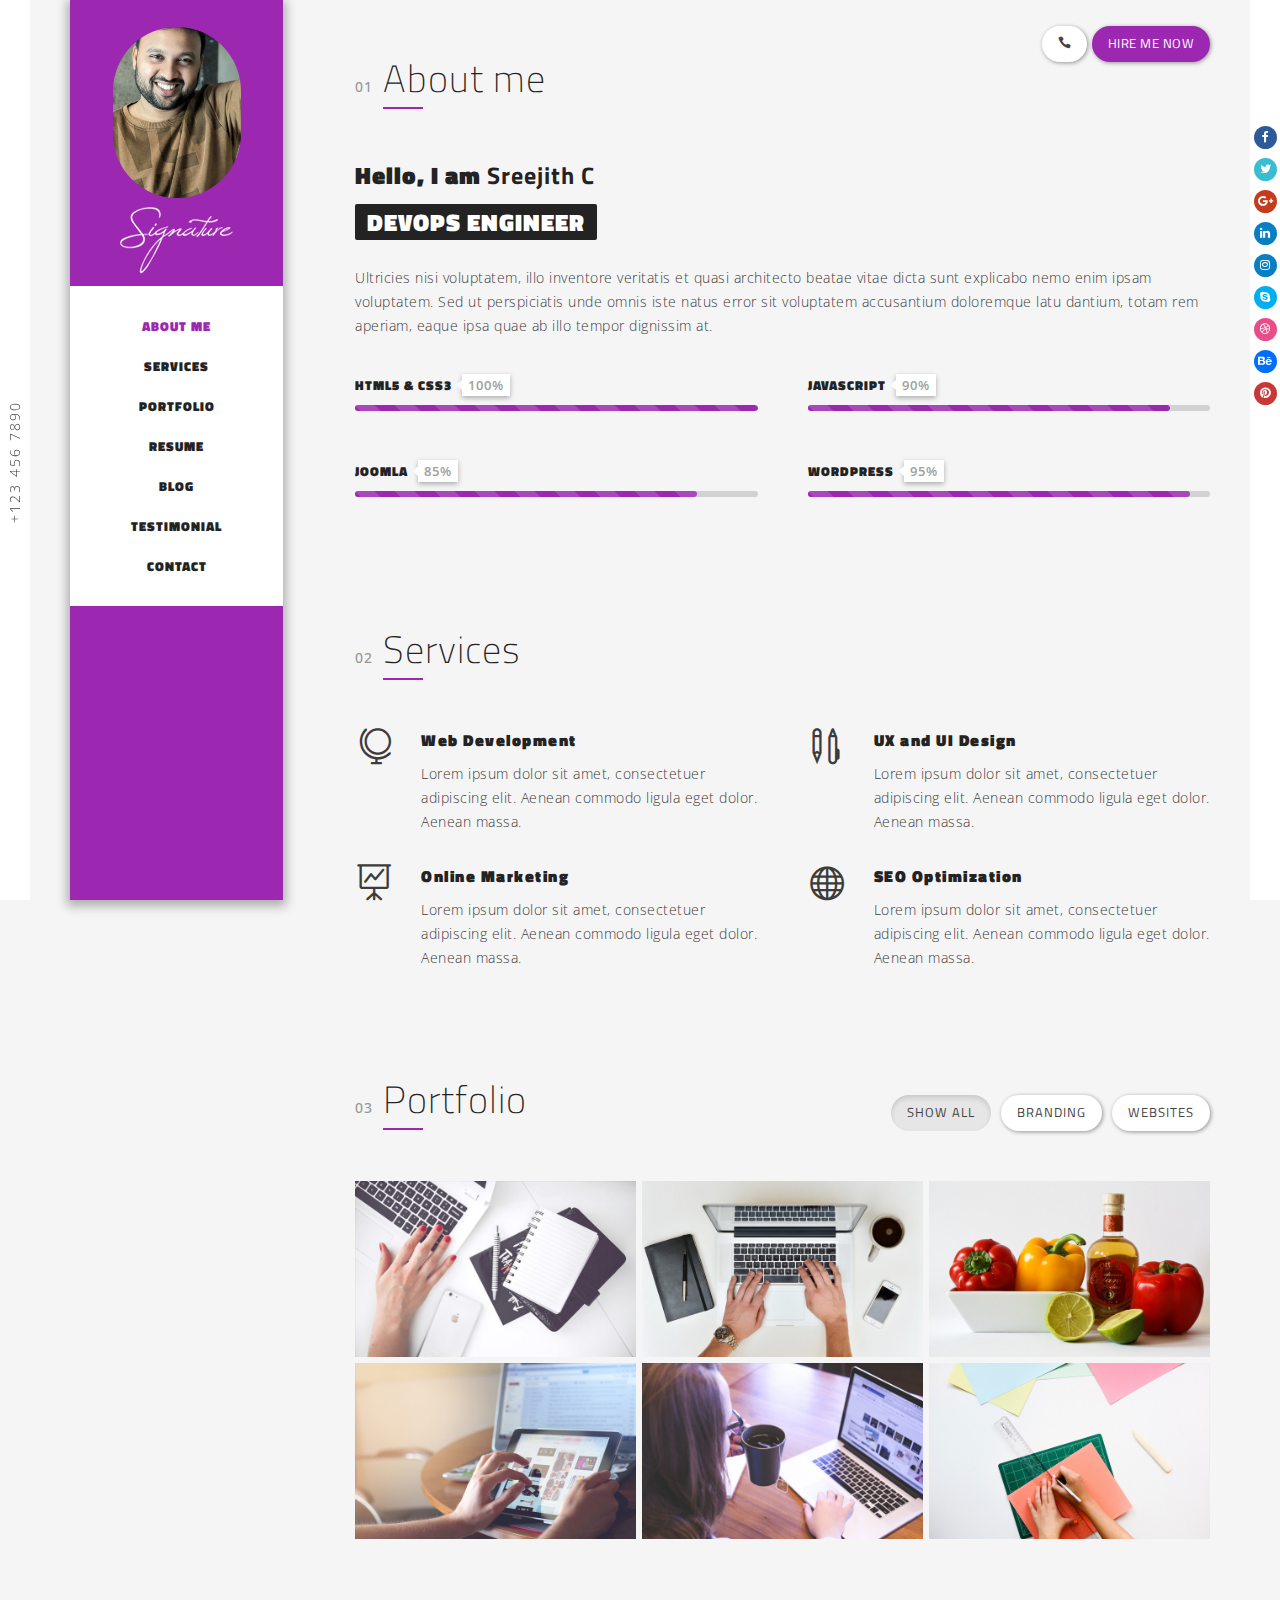
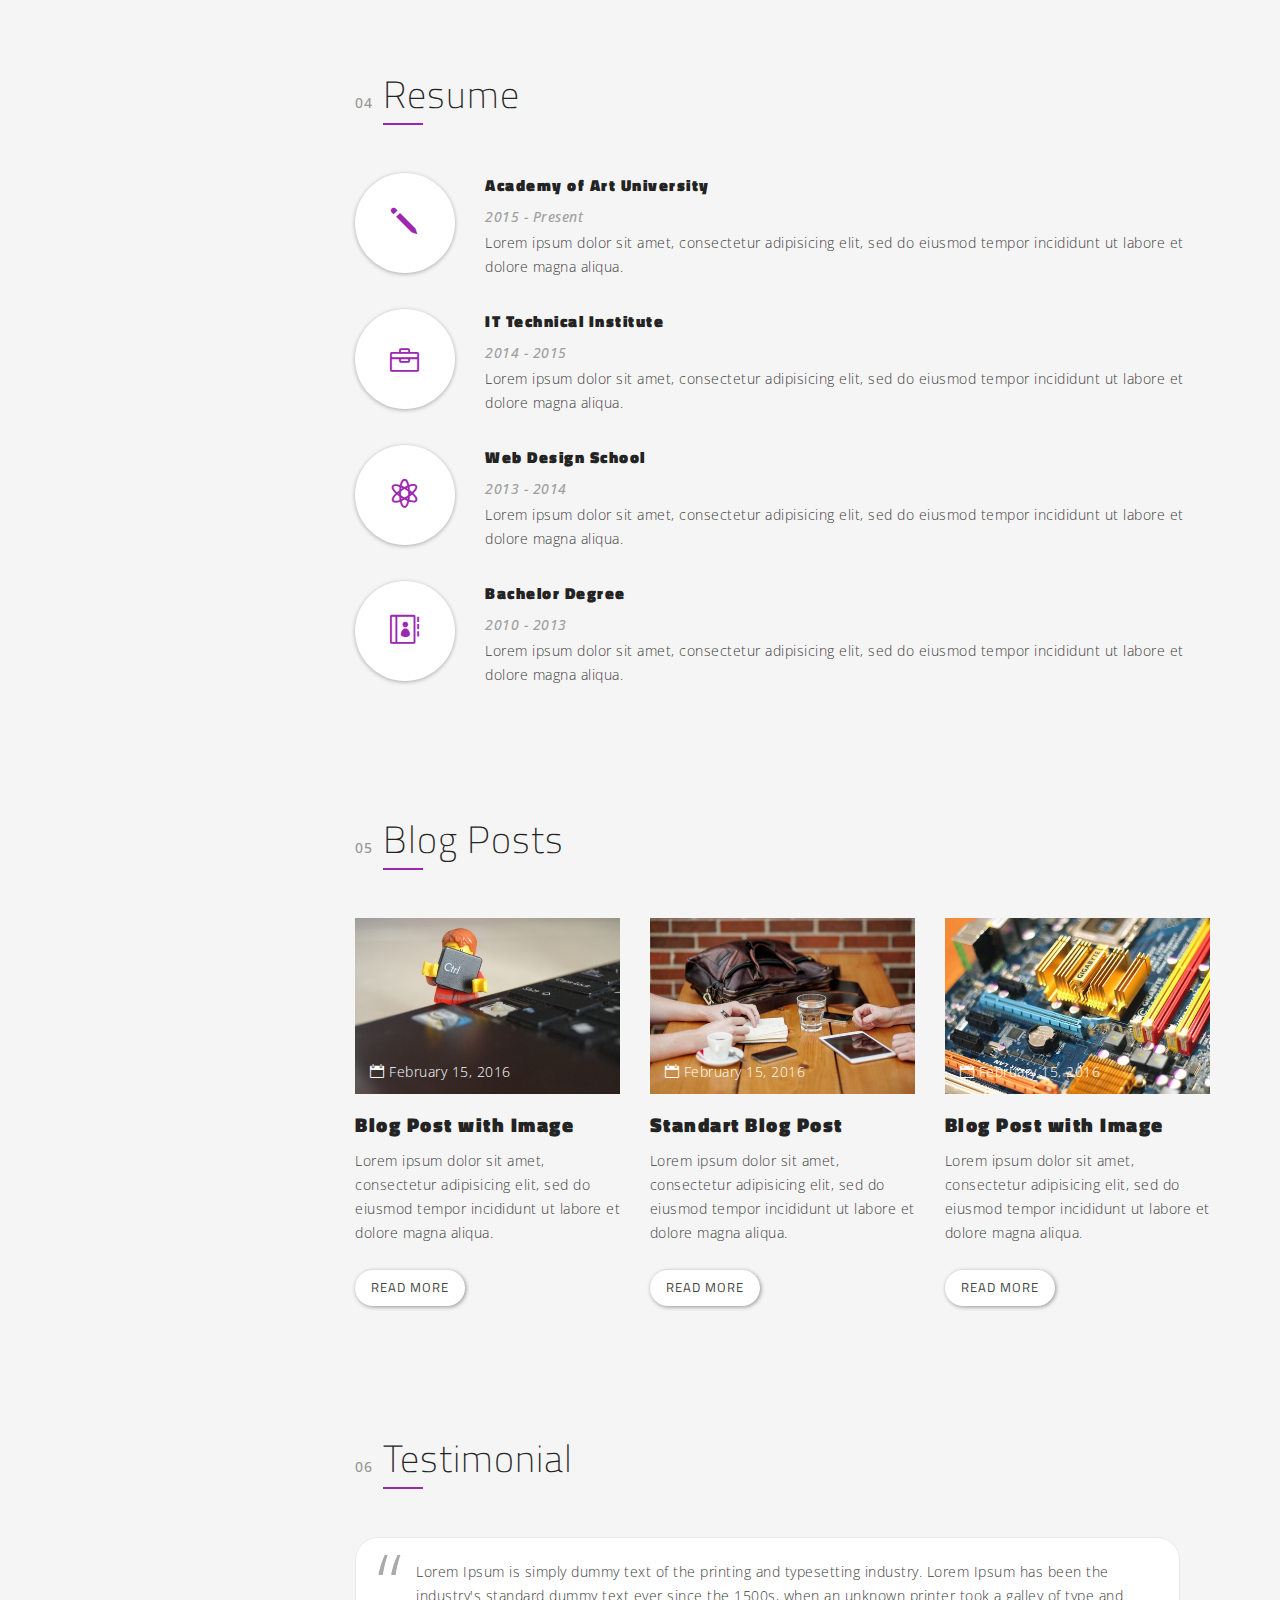
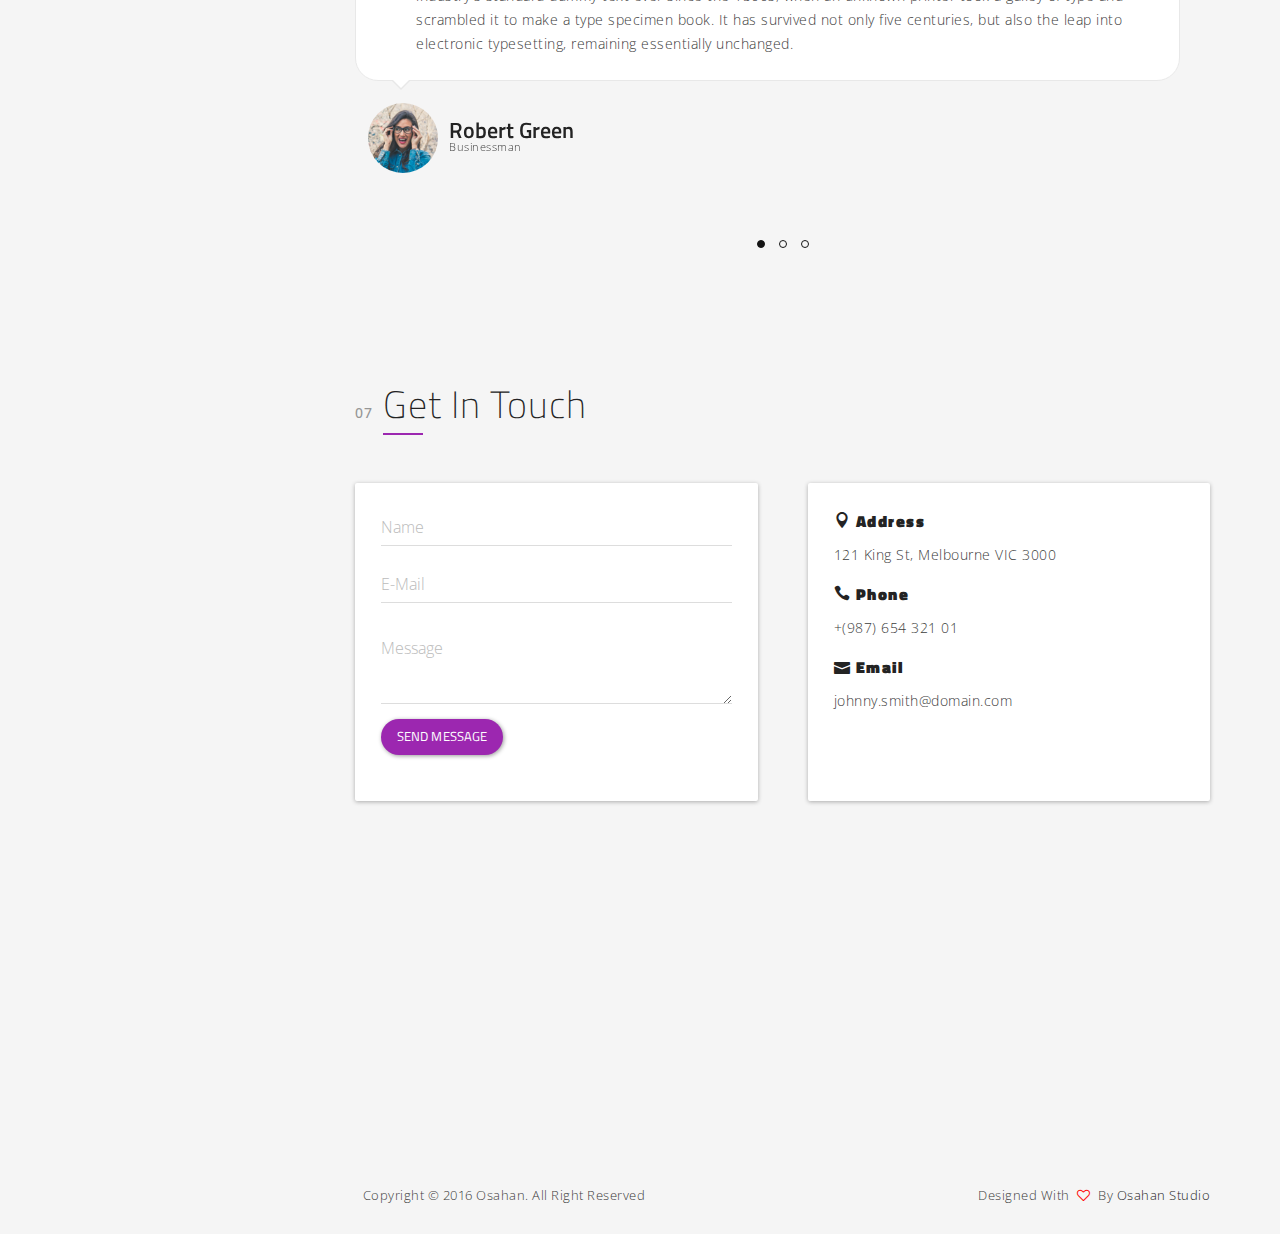
==== resume/index.html @ 74e6d023 "resume repository added" ====
<!DOCTYPE html>
<html lang="en">
    <head>
        <meta charset="utf-8">
        <meta name="description" content="">
        <meta name="keywords" content="">
        <meta name="author" content="">
        <meta http-equiv="X-UA-Compatible" content="IE=edge">
        <meta name="viewport" content="width=device-width, initial-scale=1, maximum-scale=1, user-scalable=no">
        <title>Simple CV / Resume &amp; vCard</title>
        <!-- Favicon -->
        <link rel="shortcut icon" href="images/favicon.png">
        <!-- ##### STYLESHEETS ##### -->
        <!-- Bootstrap -->
        <link href="css/bootstrap.min.css" rel="stylesheet">
        <!-- Owl Carousel -->
        <link href="css/owl.carousel.css" rel="stylesheet">
        <link href="css/owl.theme.default.css" rel="stylesheet">
        <!-- Magnific popup -->
        <link href="css/magnific-popup.min.css" rel="stylesheet">
        <!-- Icons Fonts -->
        <link href="icons-fonts/style.css" rel="stylesheet">
        <!-- Preloader -->
        <link href="css/preloader.min.css" rel="stylesheet">
        <!-- Main styles -->
        <link href="css/styles.min.css" rel="stylesheet">
        <!-- Responsive styles -->
        <link href="css/responsive.min.css" rel="stylesheet">
        <!-- Font Awesome Icons -->
        <link href="font-awesome/css/font-awesome.min.css" rel="stylesheet">
        <!-- Google Fonts -->
		<link rel="stylesheet" href="https://maxcdn.bootstrapcdn.com/font-awesome/4.6.1/css/font-awesome.min.css">
        <link href='https://fonts.googleapis.com/css?family=Titillium+Web:400,200,200italic,300,300italic,400italic,600,600italic,700' rel='stylesheet' type='text/css'>
		<link href='https://fonts.googleapis.com/css?family=Open+Sans:400,300,300italic,400italic,600,600italic,700,800,700italic' rel='stylesheet' type='text/css'>
        <!-- HTML5 shim and Respond.js for IE8 support of HTML5 elements and media queries -->
        <!--[if lt IE 9]>
          <script src="https://oss.maxcdn.com/html5shiv/3.7.2/html5shiv.min.js"></script>
          <script src="https://oss.maxcdn.com/respond/1.4.2/respond.min.js"></script>
        <![endif]-->
		
		
    </head>
    <body>
        <!-- Preloader -->
        <div class="preloader">
            <span class="loader">
                <span class="loader-inner"></span>
            </span>
        </div>
        <!-- end Preloader -->
		
		<div class="right-br"></div>

		<div class="left-br"></div>
		<div class="fixed-left-contact">
			<p>+123&nbsp;456&nbsp;7890</p>
		</div>
		<div class="fixed-right-socials">
      <ul class="list-unstiled">
        <li><a href="#"><i class="fa fa-facebook"></i></a></li>
        <li><a href="#"><i class="fa fa-twitter"></i></a></li>
        <li><a href="#"><i class="fa fa-google-plus"></i></a></li>
        <li><a href="#"><i class="fa fa-linkedin"></i></a></li>
		<li><a href="#"><i class="fa fa-instagram"></i></a></li>
		<li><a href="#"><i class="fa fa-skype"></i></a></li>
		<li><a href="#"><i class="fa fa-dribbble"></i></a></li>
		<li><a href="#"><i class="fa fa-behance"></i></a></li>
		<li><a href="#"><i class="fa fa-pinterest"></i></a></li>
      </ul>
    </div>
        <!-- Sidebar -->
        <div class="container">
            <div class="row">
                <div class="col-xs-12 col-sm-2 sidebar">
                    <div class="col-sm-2 sidebarWrapper">
                        <!-- Avatar -->
						<img class="user-pic" src="images/avatar.jpg" alt="">
						<div class="signature">
							<img class="img-responsive" alt="signature" src="images/signature.png">
						</div>
                        <!-- Menu -->
                        <div class="menu">
                            <div class="toggle-btn">
                                <span class="lines"></span>
                            </div>
                            <ul class="nav">
                                <li class="active">
                                    <a href="#about">About me</a>
                                </li>
                                <li>
                                    <a href="#services">Services</a>
                                </li>
                                <li>
                                    <a href="#portfolio">Portfolio</a>
                                </li>
                                <li>
                                    <a href="#resume">Resume</a>
                                </li>
                                <li>
                                    <a href="#blog">Blog</a>
                                </li>
                                <li>
                                    <a href="#testimonial">Testimonial</a>
                                </li>
                                <li>
                                    <a href="#contact">Contact</a>
                                </li>
                            </ul>
                        </div><!-- end Menu -->
                    </div>
                </div>
            </div><!-- end row -->
        </div><!-- end container -->
        <!-- end Sidebar -->

        <!-- About section -->
        <section id="about">
            <div class="about-background">
                <div class="container">
                    <div class="row">
                        <div class="col-xs-12 col-sm-9 col-sm-offset-3 aboutWrapper">
                            <!-- Section Title -->
							<div class="nav-extra hidden-xs">
								<!-- Button Contact Modal -->
								<a data-target="#callmeModal" data-toggle="modal" href="#" class="btn btn-default">
									<span aria-hidden="true" class="icon_phone"></span>
								</a>
								<!-- Button 'Hire me' -->
								<a href="#contact" class="btn btn-info">Hire me now</a>
							</div>
                            <div class="section-title">
                                <h2><span>01</span>About me</h2>
							</div><!-- end Section Title -->
							<h1>Hello, I am <strong>Sreejith C</strong> <br> <span class="bg-color">DevOps Engineer</span></h1>
							<p>Ultricies nisi voluptatem, illo inventore veritatis et quasi architecto beatae vitae dicta sunt explicabo nemo enim ipsam voluptatem. Sed ut perspiciatis unde omnis iste natus error sit voluptatem accusantium doloremque latu dantium, totam rem aperiam, eaque ipsa quae ab illo tempor dignissim at. </p>
							
                            <div class="skills">
                                <!-- Skill 1 -->
                                <div class="skill-outer">
                                    <h4>HTML5 &amp; CSS3<span>100%</span></h4>
                                    <div class="progress progress-striped active">
                                        <div class="progress-bar" role="progressbar" aria-valuenow="100" aria-valuemin="0" aria-valuemax="100" style="width: 100%;">
                                        </div>
                                    </div>
                                </div>
                                <!-- Skill 2 -->
                                <div class="skill-outer">
                                    <h4>JavaScript<span>90%</span></h4>
                                    <div class="progress progress-striped active">
                                        <div class="progress-bar" role="progressbar" aria-valuenow="90" aria-valuemin="0" aria-valuemax="100" style="width: 90%;">
                                        </div>
                                    </div>
                                </div>
                                <!-- Skill 3 -->
                                <div class="skill-outer">
                                    <h4>Joomla<span>85%</span></h4>
                                    <div class="progress progress-striped active">
                                        <div class="progress-bar" role="progressbar" aria-valuenow="85" aria-valuemin="0" aria-valuemax="100" style="width: 85%;">
                                        </div>
                                    </div>
                                </div>
                                <!-- Skill 4 -->
                                <div class="skill-outer">
                                    <h4>Wordpress<span>95%</span></h4>
                                    <div class="progress progress-striped active">
                                        <div class="progress-bar" role="progressbar" aria-valuenow="95" aria-valuemin="0" aria-valuemax="100" style="width: 95%;">
                                        </div>
                                    </div>
                                </div>
                                <!-- end Skill 4 -->
                            </div>
                        </div>
                    </div><!-- end row -->
                </div><!-- end container -->
            </div>
        </section>
        <!-- end About section -->

        <!-- Services section -->
        <section id="services">
            <div class="services-background">
                <div class="container">
                    <div class="row">
                        <div class="col-xs-12 col-sm-9 col-sm-offset-3 servicesWrapper">
                            <!-- Section Title -->
                            <div class="section-title">
                                <h2><span>02</span>Services</h2>
                            </div><!-- end Section Title -->
                            <!-- Service box 1 -->
                            <div class="service-box">
                                <div>
                                    <i class="icon icon_globe"></i>
                                </div>
                                <div>
                                    <h3>Web Development</h3>
                                    <p>Lorem ipsum dolor sit amet, consectetuer adipiscing elit. Aenean commodo ligula eget dolor. Aenean massa.</p>
                                </div>
                            </div>
                            <!-- Service box 2 -->
                            <div class="service-box">
                                <div>
                                    <i class="icon icon_pens"></i>
                                </div>
                                <div>
                                    <h3>UX and UI Design</h3>
                                    <p>Lorem ipsum dolor sit amet, consectetuer adipiscing elit. Aenean commodo ligula eget dolor. Aenean massa.</p>
                                </div>
                            </div>
                            <!-- Service box 3 -->
                            <div class="service-box">
                                <div>
                                    <i class="icon icon_easel"></i>
                                </div>
                                <div>
                                    <h3>Online Marketing</h3>
                                    <p>Lorem ipsum dolor sit amet, consectetuer adipiscing elit. Aenean commodo ligula eget dolor. Aenean massa.</p>
                                </div>
                            </div>
                            <!-- Service box 4 -->
                            <div class="service-box">
                                <div>
                                    <i class="icon icon_globe-2"></i>
                                </div>
                                <div>
                                    <h3>SEO Optimization</h3>
                                    <p>Lorem ipsum dolor sit amet, consectetuer adipiscing elit. Aenean commodo ligula eget dolor. Aenean massa.</p>
                                </div>
                            </div>
                            <!-- end Service box 4 -->
                        </div>
                    </div><!-- end row -->
                </div><!-- end container -->
            </div>
        </section>
        <!-- end Services section -->

        <!-- Portfolio section -->
        <section id="portfolio">
            <div class="portfolio-background">
                <div class="container">
                    <div class="row">
                        <div class="col-xs-12 col-sm-9 col-sm-offset-3 portfolioWrapper">
                            <!-- Section Title -->
                            <div class="section-title">
                                <h2 class="pull-left"><span>03</span>Portfolio</h2>
								<div class="portfolio-filter pull-right">
                                <ul>
                                    <li class="btn btn-default filter active" data-filter="all">Show All</li><!--
                                    --><li class="btn btn-default filter" data-filter=".category-1">Branding</li><!--
                                    --><li class="btn btn-default filter" data-filter=".category-2">Websites</li>
                                </ul>
                            </div>
                            </div><!-- end Section Title -->
                            <div class="row">
                                <div id="mix-container">
                                    <!-- Image 1 -->
                                    <div class="col-xs-12 col-sm-4 mix category-1">
                                        <div class="imageWrapper">
                                            <a class="lightbox" href="#popup-1">
                                                <img src="images/portfolio-1.jpg" alt=""><!-- Image 1 source -->
                                                <div class="imageHover">
                                                    <div>
                                                        <h3>Project Title</h3>
                                                        <span>Branding</span>
                                                    </div>
                                                </div>
                                            </a>
											<!-- popup content -->
                                            <div id="popup-1" class="mfp-hide popup-box">
                                                <img src="images/portfolio-1.jpg" alt=""><!-- Image 1 source -->
                                                <div>
                                                    <h3>Project Title</h3>
                                                    <p>Lorem ipsum dolor sit amet, consectetuer adipiscing elit. Aenean commodo ligula eget dolor. Aenean massa. Cum sociis natoque penatibus et magnis dis parturient montes, nascetur ridiculus mus. Nulla consequat massa quis enim.</p>
                                                </div>
                                            </div>
                                            <!-- end popup content -->
                                        </div>
                                    </div>
                                    <!-- Image 2 -->
                                    <div class="col-xs-12 col-sm-4 mix category-2">
                                        <div class="imageWrapper">
                                            <a class="lightbox" href="#popup-2">
                                                <img src="images/portfolio-2.jpg" alt=""><!-- Image 2 source -->
                                                <div class="imageHover">
                                                    <div>
                                                        <h3>Project Title</h3>
                                                        <span>Websites</span>
                                                    </div>
                                                </div>
                                            </a>
                                            <!-- popup content -->
                                            <div id="popup-2" class="mfp-hide popup-box">
                                                <img src="images/portfolio-2.jpg" alt=""><!-- Image 2 source -->
                                                <div>
                                                    <h3>Project Title</h3>
                                                    <p>Lorem ipsum dolor sit amet, consectetuer adipiscing elit. Aenean commodo ligula eget dolor. Aenean massa. Cum sociis natoque penatibus et magnis dis parturient montes, nascetur ridiculus mus. Nulla consequat massa quis enim.</p>
                                                </div>
                                            </div>
                                            <!-- end popup content -->
                                        </div>
                                    </div>
                                    <!-- Image 3 -->
                                    <div class="col-xs-12 col-sm-4 mix category-1">
                                        <div class="imageWrapper">
                                            <a class="lightbox" href="#popup-3">
                                                <img src="images/portfolio-3.jpg" alt=""><!-- Image 3 source -->
                                                <div class="imageHover">
                                                    <div>
                                                        <h3>Project Title</h3>
                                                        <span>Branding</span>
                                                    </div>
                                                </div>
                                            </a>
                                            <!-- popup content -->
                                            <div id="popup-3" class="mfp-hide popup-box">
                                                <img src="images/portfolio-3.jpg" alt=""><!-- Image 3 source -->
                                                <div>
                                                    <h3>Project Title</h3>
                                                    <p>Lorem ipsum dolor sit amet, consectetuer adipiscing elit. Aenean commodo ligula eget dolor. Aenean massa. Cum sociis natoque penatibus et magnis dis parturient montes, nascetur ridiculus mus. Nulla consequat massa quis enim.</p>
                                                </div>
                                            </div>
                                            <!-- end popup content -->
                                        </div>
                                    </div>
                                    <!-- Image 4 -->
                                    <div class="col-xs-12 col-sm-4 mix category-2">
                                        <div class="imageWrapper">
                                            <a class="lightbox" href="#popup-4">
                                                <img src="images/portfolio-4.jpg" alt=""><!-- Image 4 source -->
                                                <div class="imageHover">
                                                    <div>
                                                        <h3>Project Title</h3>
                                                        <span>Websites</span>
                                                    </div>
                                                </div>
                                            </a>
                                            <!-- popup content -->
                                            <div id="popup-4" class="mfp-hide popup-box">
                                                <img src="images/portfolio-4.jpg" alt=""><!-- Image 4 source -->
                                                <div>
                                                    <h3>Project Title</h3>
                                                    <p>Lorem ipsum dolor sit amet, consectetuer adipiscing elit. Aenean commodo ligula eget dolor. Aenean massa. Cum sociis natoque penatibus et magnis dis parturient montes, nascetur ridiculus mus. Nulla consequat massa quis enim.</p>
                                                </div>
                                            </div>
                                            <!-- end popup content -->
                                        </div>
                                    </div>
                                    <!-- Image 5 -->
                                    <div class="col-xs-12 col-sm-4 mix category-2">
                                        <div class="imageWrapper">
                                            <a class="lightbox" href="#popup-5">
                                                <img src="images/portfolio-5.jpg" alt=""><!-- Image 2 source -->
                                                <div class="imageHover">
                                                    <div>
                                                        <h3>Project Title</h3>
                                                        <span>Websites</span>
                                                    </div>
                                                </div>
                                            </a>
                                            <!-- popup content -->
                                            <div id="popup-5" class="mfp-hide popup-box">
                                                <img src="images/portfolio-5.jpg" alt=""><!-- Image 2 source -->
                                                <div>
                                                    <h3>Project Title</h3>
                                                    <p>Lorem ipsum dolor sit amet, consectetuer adipiscing elit. Aenean commodo ligula eget dolor. Aenean massa. Cum sociis natoque penatibus et magnis dis parturient montes, nascetur ridiculus mus. Nulla consequat massa quis enim.</p>
                                                </div>
                                            </div>
                                            <!-- end popup content -->
                                        </div>
                                    </div>
                                    <!-- Image 6 -->
                                    <div class="col-xs-12 col-sm-4 mix category-1">
                                        <div class="imageWrapper">
                                            <a class="lightbox" href="#popup-6">
                                                <img src="images/portfolio-6.jpg" alt=""><!-- Image 3 source -->
                                                <div class="imageHover">
                                                    <div>
                                                        <h3>Project Title</h3>
                                                        <span>Branding</span>
                                                    </div>
                                                </div>
                                            </a>
                                            <!-- popup content -->
                                            <div id="popup-6" class="mfp-hide popup-box">
                                                <img src="images/portfolio-6.jpg" alt=""><!-- Image 3 source -->
                                                <div>
                                                    <h3>Project Title</h3>
                                                    <p>Lorem ipsum dolor sit amet, consectetuer adipiscing elit. Aenean commodo ligula eget dolor. Aenean massa. Cum sociis natoque penatibus et magnis dis parturient montes, nascetur ridiculus mus. Nulla consequat massa quis enim.</p>
                                                </div>
                                            </div>
                                            <!-- end popup content -->
                                        </div>
                                    </div>
                                </div>
                            </div><!-- end Inner row -->
                        </div>
                    </div><!-- end row -->
                </div><!-- end container -->
            </div>
        </section>
        <!-- end Portfolio section -->

        <!-- Resume section -->
        <section id="resume">
            <div class="resume-background">
                <div class="container">
                    <div class="row">
                        <div class="col-xs-12 col-sm-9 col-sm-offset-3 resumeWrapper">
                            <!-- Section Title -->
                            <div class="section-title">
                                <h2><span>04</span>Resume</h2>
                            </div><!-- end Section Title -->
                            <!-- Resume box 1 -->
                            <div class="resume-box">
                                <div>
                                    <i class="icon_pencil"></i>
                                </div>
                                <div>
                                    <h3>Academy of Art University</h3>
                                    <span>2015 - Present</span>
                                    <p>Lorem ipsum dolor sit amet, consectetur adipisicing elit, sed do eiusmod
                                    tempor incididunt ut labore et dolore magna aliqua.</p>
                                </div>
                            </div>
                            <!-- Resume box 2 -->
                            <div class="resume-box">
                                <div>
                                    <i class="icon_toolbox_alt"></i>
                                </div>
                                <div>
                                    <h3>IT Technical Institute</h3>
                                    <span>2014 - 2015</span>
                                    <p>Lorem ipsum dolor sit amet, consectetur adipisicing elit, sed do eiusmod
                                    tempor incididunt ut labore et dolore magna aliqua.</p>
                                </div>
                            </div>
                            <!-- Resume box 3 -->
                            <div class="resume-box">
                                <div>
                                    <i class="icon_genius"></i>
                                </div>
                                <div>
                                    <h3>Web Design School</h3>
                                    <span>2013 - 2014</span>
                                    <p>Lorem ipsum dolor sit amet, consectetur adipisicing elit, sed do eiusmod
                                    tempor incididunt ut labore et dolore magna aliqua.</p>
                                </div>
                            </div>
                            <!-- Resume box 4 -->
                            <div class="resume-box">
                                <div>
                                    <i class="icon_contacts_alt"></i>
                                </div>
                                <div>
                                    <h3>Bachelor Degree</h3>
                                    <span>2010 - 2013</span>
                                    <p>Lorem ipsum dolor sit amet, consectetur adipisicing elit, sed do eiusmod
                                    tempor incididunt ut labore et dolore magna aliqua.</p>
                                </div>
                            </div>
                            <!-- end Resume box 4 -->
                        </div>
                    </div><!-- end row -->
                </div><!-- end container -->
            </div>
        </section>
        <!-- end Resume section -->

        <!-- Blog section -->
        <section id="blog">
            <div class="blog-background">
                <div class="container">
                    <div class="row">
                        <div class="col-xs-12 col-sm-9 col-sm-offset-3 blogWrapper">
                            <!-- Section Title -->
                            <div class="section-title">
                                <h2><span>05</span>Blog Posts</h2>
                            </div><!-- end Section Title -->
                            <!-- Blog Post 1 -->
                            <div class="blog-post row">
							<div class="col-sm-4">
								<div class="blog-img">
									<img src="images/blog-img-1.jpg" alt="">
									<span class="card-title post-ver-date"><span class="icon_calendar" aria-hidden="true"></span> February 15, 2016</span>
								</div>
								<div class="blog-dis">
									<h3>Blog Post with Image</h3>
									<p>Lorem ipsum dolor sit amet, consectetur adipisicing elit, sed do eiusmod
									tempor incididunt ut labore et dolore magna aliqua.</p>
									<a class="btn btn-default">Read More</a>
								</div>
							</div>
                            <div class="col-sm-4">
								<div class="blog-img">
									<img src="images/blog-img-2.jpg" alt="">
									<span class="card-title post-ver-date"><span class="icon_calendar" aria-hidden="true"></span> February 15, 2016</span>
								</div>
								<div class="blog-dis">
									<h3>Standart Blog Post</h3>
									<p>Lorem ipsum dolor sit amet, consectetur adipisicing elit, sed do eiusmod
									tempor incididunt ut labore et dolore magna aliqua.</p>
									<a class="btn btn-default">Read More</a>
								</div>
							</div>
							<div class="col-sm-4">
								<div class="blog-img">
									<img src="images/blog-img-3.jpg" alt="">
									<span class="card-title post-ver-date"><span class="icon_calendar" aria-hidden="true"></span> February 15, 2016</span>
								</div>
								<div class="blog-dis">
									<h3>Blog Post with Image</h3>
									<p>Lorem ipsum dolor sit amet, consectetur adipisicing elit, sed do eiusmod
									tempor incididunt ut labore et dolore magna aliqua.</p>
									<a class="btn btn-default">Read More</a>
								</div>
							</div>
                            </div>
                            <!-- end Blog Post 3 -->
                        </div>
                    </div><!-- end row -->
                </div><!-- end container -->
            </div>
        </section>
        <!-- end Blog section -->

        <!-- Testimonial section -->
        <section id="testimonial">
            <div class="testimonial-background">
                <div class="container">
                    <div class="row">
                        <div class="col-xs-12 col-sm-9 col-sm-offset-3 testimonialWrapper">
                            <!-- Section Title -->
                            <div class="section-title">
                                <h2><span>06</span>Testimonial</h2>
                            </div><!-- end Section Title -->
                            <div class="testimonial-box">
                                <div id="testimonialSlider" class="owl-carousel">
                                    <!-- 1 -->
									<div class="testimonial">
										<div class="testimonial_content">
											<div class="testimonial_content_inner">
												<p> Lorem Ipsum is simply dummy text of the printing and typesetting industry. Lorem Ipsum has been the industry's standard dummy text ever since the 1500s, when an unknown printer took a galley of type and scrambled it to make a type specimen book. It has survived not only five centuries, but also the leap into electronic typesetting, remaining essentially unchanged. </p>
											</div>
										</div>
										<div class="testimonial_author clearfix">
											<img alt="" src="images/client-1.jpg" class="testimonial_photo">
											<h3 class="testimonial_name">Robert Green</h3>
											<div class="testimonial_position">Businessman</div>
										</div>
									</div>
                                    <!-- 2 -->
                                    <div class="testimonial">
										<div class="testimonial_content">
											<div class="testimonial_content_inner">
												<p> Lorem Ipsum is simply dummy text of the printing and typesetting industry. Lorem Ipsum has been the industry's standard dummy text ever since the 1500s, when an unknown printer took a galley of type and scrambled it to make a type specimen book. It has survived not only five centuries, but also the leap into electronic typesetting, remaining essentially unchanged.</p>
											</div>
										</div>
										<div class="testimonial_author clearfix">
											<img alt="" src="images/client-2.jpg" class="testimonial_photo">
											<h3 class="testimonial_name">Robert Green</h3>
											<div class="testimonial_position">Businessman</div>
										</div>
									</div>
                                    <!-- 3 -->
                                    <div class="testimonial">
										<div class="testimonial_content">
											<div class="testimonial_content_inner">
												<p> Lorem Ipsum is simply dummy text of the printing and typesetting industry. Lorem Ipsum has been the industry's standard dummy text ever since the 1500s, when an unknown printer took a galley of type and scrambled it to make a type specimen book. It has survived not only five centuries, but also the leap into electronic typesetting, remaining essentially unchanged. </p>
											</div>
										</div>
										<div class="testimonial_author clearfix">
											<img alt="" src="images/client-3.jpg" class="testimonial_photo">
											<h3 class="testimonial_name">Robert Green</h3>
											<div class="testimonial_position">Businessman</div>
										</div>
									</div>
                                    <!-- end 3 -->
                                </div>
                            </div>
                        </div>
                    </div><!-- end row -->
                </div><!-- end container -->
            </div>
        </section>
        <!-- end Testimonial section -->

        <!-- Contact section -->
        <section id="contact">
            <div class="contact-background">
                <div class="container">
                    <div class="row">
                        <div class="col-xs-12 col-sm-9 col-sm-offset-3 contactWrapper">
                            <!-- Section Title -->
                            <div class="section-title">
                                <h2><span>07</span>Get In Touch</h2>
                            </div><!-- end Section Title -->
                            <div class="row">
                                <div class="col-xs-12 col-sm-6 contact-form">
									<div class="widget">
                                    <form method="post" id="contactform">
                                        <div class="input-style">
                                            <div>
                                                <input class="form-control" type="text" id="name" name="name" placeholder="Name">
                                            </div>
                                            <div>
                                              <input class="form-control" type="email" id="email" name="email" placeholder="E-Mail">
                                            </div>
                                        </div>
                                        <div class="text-style">
                                            <textarea class="form-control" name="message" id="message" placeholder="Message"></textarea>
                                        </div>
                                        <input type="submit" id="submit" class="btn btn-info" name="submit" value="Send Message">
                                        <div class="submit-result">
                                            <p id="success">Your Message has been sent!</p>
                                            <p id="error">Something went wrong, go back and try again!</p>
                                        </div>
                                    </form>
									</div>
                                </div>
                                <div class="col-xs-12 col-sm-6 contact-info">
									<div class="widget">
                                    <ul>
                                        <li>
                                            <h3><span class="icon_pin" aria-hidden="true"></span> Address</h3>
                                            <p>121 King St, Melbourne VIC 3000</p>
                                        </li>
                                        <li>
                                            <h3><span class="icon_phone" aria-hidden="true"></span> Phone</h3>
                                            <p>+(987) 654 321 01</p>
                                        </li>
                                        <li>
                                            <h3><span class="icon_mail" aria-hidden="true"></span> Email</h3>
                                            <p>johnny.smith@domain.com</p>
                                        </li>
                                    </ul>
									</div>
                                </div>
                            </div><!-- end Inner row -->
                            <!-- Google Maps -->
                            <div class="google-maps">
                                <iframe src="https://www.google.com/maps/embed?pb=!1m18!1m12!1m3!1d109552.19658281952!2d75.78663299928208!3d30.900473636616745!2m3!1f0!2f0!3f0!3m2!1i1024!2i768!4f13.1!3m3!1m2!1s0x391a837462345a7d%3A0x681102348ec60610!2sLudhiana%2C+Punjab+141001!5e0!3m2!1sen!2sin!4v1461389509410" width="100%" height="300" frameborder="0" style="border:0" allowfullscreen></iframe>
                            </div>
                            <!-- end Google Maps -->
                        </div>
                    </div><!-- end row -->
                </div><!-- end container -->
            </div>
        </section>
        <!-- end Contact section -->

        <!-- Footer -->
        <footer class="copyright">
            <div class="container">
                <div class="row">
                    <div class="col-xs-12 col-sm-9 col-sm-offset-3 footer-background">
                        <div class="row">
                        <div class="col-sm-6 text-left">
                            Copyright &copy; 2016 Osahan. All Right Reserved 
                        </div>
                        <div class="col-sm-6 text-right">
                            Designed With <i class="fa fa-heart-o red"></i> By <a target="_blank" href="https://www.facebook.com/iamgurdeeposahan">Osahan Studio</a>
                        </div>
                    </div>
                      
                    </div>
                </div><!-- end row -->
            </div><!-- end container -->
        </footer>
        <!-- end Footer -->
		
	

        <!-- ##### JAVASCRIPTS ##### -->
        <!-- jQuery Library -->
        <script src="js/jquery.min.js"></script>
        <!-- Bootstrap js -->
        <script src="js/bootstrap.min.js"></script>
        <!-- Retina Graphics -->
        <script src="js/retina.min.js"></script>
        <!-- Magnific popup -->
        <script src="js/jquery.magnific-popup.min.js"></script>
        <!-- Theme Plugins -->
        <script src="js/theme-plugins.min.js"></script>
        <!-- Custom Scripts -->
        <script src="js/scripts.min.js"></script>
    </body>
</html>
---- resume/icons-fonts/style.css ----
@font-face {
	font-family: 'ElegantIcons';
	src:url('fonts/ElegantIcons.eot');
	src:url('fonts/ElegantIcons.eot?#iefix') format('embedded-opentype'),
		url('fonts/ElegantIcons.woff') format('woff'),
		url('fonts/ElegantIcons.ttf') format('truetype'),
		url('fonts/ElegantIcons.svg#ElegantIcons') format('svg');
	font-weight: normal;
	font-style: normal;
}

/* Use the following CSS code if you want to use data attributes for inserting your icons */
[data-icon]:before {
	font-family: 'ElegantIcons';
	content: attr(data-icon);
	speak: none;
	font-weight: normal;
	font-variant: normal;
	text-transform: none;
	line-height: 1;
	-webkit-font-smoothing: antialiased;
	-moz-osx-font-smoothing: grayscale;
}

/* Use the following CSS code if you want to have a class per icon */
/*
Instead of a list of all class selectors,
you can use the generic selector below, but it's slower:
[class*="your-class-prefix"] {
*/
.arrow_up, .arrow_down, .arrow_left, .arrow_right, .arrow_left-up, .arrow_right-up, .arrow_right-down, .arrow_left-down, .arrow-up-down, .arrow_up-down_alt, .arrow_left-right_alt, .arrow_left-right, .arrow_expand_alt2, .arrow_expand_alt, .arrow_condense, .arrow_expand, .arrow_move, .arrow_carrot-up, .arrow_carrot-down, .arrow_carrot-left, .arrow_carrot-right, .arrow_carrot-2up, .arrow_carrot-2down, .arrow_carrot-2left, .arrow_carrot-2right, .arrow_carrot-up_alt2, .arrow_carrot-down_alt2, .arrow_carrot-left_alt2, .arrow_carrot-right_alt2, .arrow_carrot-2up_alt2, .arrow_carrot-2down_alt2, .arrow_carrot-2left_alt2, .arrow_carrot-2right_alt2, .arrow_triangle-up, .arrow_triangle-down, .arrow_triangle-left, .arrow_triangle-right, .arrow_triangle-up_alt2, .arrow_triangle-down_alt2, .arrow_triangle-left_alt2, .arrow_triangle-right_alt2, .arrow_back, .icon_minus-06, .icon_plus, .icon_close, .icon_check, .icon_minus_alt2, .icon_plus_alt2, .icon_close_alt2, .icon_check_alt2, .icon_zoom-out_alt, .icon_zoom-in_alt, .icon_search, .icon_box-empty, .icon_box-selected, .icon_minus-box, .icon_plus-box, .icon_box-checked, .icon_circle-empty, .icon_circle-slelected, .icon_stop_alt2, .icon_stop, .icon_pause_alt2, .icon_pause, .icon_menu, .icon_menu-square_alt2, .icon_menu-circle_alt2, .icon_ul, .icon_ol, .icon_adjust-horiz, .icon_adjust-vert, .icon_document_alt, .icon_documents_alt, .icon_pencil, .icon_pencil-edit_alt, .icon_pencil-edit, .icon_folder-alt, .icon_folder-open_alt, .icon_folder-add_alt, .icon_info_alt, .icon_error-oct_alt, .icon_error-circle_alt, .icon_error-triangle_alt, .icon_question_alt2, .icon_question, .icon_comment_alt, .icon_chat_alt, .icon_vol-mute_alt, .icon_volume-low_alt, .icon_volume-high_alt, .icon_quotations, .icon_quotations_alt2, .icon_clock_alt, .icon_lock_alt, .icon_lock-open_alt, .icon_key_alt, .icon_cloud_alt, .icon_cloud-upload_alt, .icon_cloud-download_alt, .icon_image, .icon_images, .icon_lightbulb_alt, .icon_gift_alt, .icon_house_alt, .icon_genius, .icon_mobile, .icon_tablet, .icon_laptop, .icon_desktop, .icon_camera_alt, .icon_mail_alt, .icon_cone_alt, .icon_ribbon_alt, .icon_bag_alt, .icon_creditcard, .icon_cart_alt, .icon_paperclip, .icon_tag_alt, .icon_tags_alt, .icon_trash_alt, .icon_cursor_alt, .icon_mic_alt, .icon_compass_alt, .icon_pin_alt, .icon_pushpin_alt, .icon_map_alt, .icon_drawer_alt, .icon_toolbox_alt, .icon_book_alt, .icon_calendar, .icon_film, .icon_table, .icon_contacts_alt, .icon_headphones, .icon_lifesaver, .icon_piechart, .icon_refresh, .icon_link_alt, .icon_link, .icon_loading, .icon_blocked, .icon_archive_alt, .icon_heart_alt, .icon_star_alt, .icon_star-half_alt, .icon_star, .icon_star-half, .icon_tools, .icon_tool, .icon_cog, .icon_cogs, .arrow_up_alt, .arrow_down_alt, .arrow_left_alt, .arrow_right_alt, .arrow_left-up_alt, .arrow_right-up_alt, .arrow_right-down_alt, .arrow_left-down_alt, .arrow_condense_alt, .arrow_expand_alt3, .arrow_carrot_up_alt, .arrow_carrot-down_alt, .arrow_carrot-left_alt, .arrow_carrot-right_alt, .arrow_carrot-2up_alt, .arrow_carrot-2dwnn_alt, .arrow_carrot-2left_alt, .arrow_carrot-2right_alt, .arrow_triangle-up_alt, .arrow_triangle-down_alt, .arrow_triangle-left_alt, .arrow_triangle-right_alt, .icon_minus_alt, .icon_plus_alt, .icon_close_alt, .icon_check_alt, .icon_zoom-out, .icon_zoom-in, .icon_stop_alt, .icon_menu-square_alt, .icon_menu-circle_alt, .icon_document, .icon_documents, .icon_pencil_alt, .icon_folder, .icon_folder-open, .icon_folder-add, .icon_folder_upload, .icon_folder_download, .icon_info, .icon_error-circle, .icon_error-oct, .icon_error-triangle, .icon_question_alt, .icon_comment, .icon_chat, .icon_vol-mute, .icon_volume-low, .icon_volume-high, .icon_quotations_alt, .icon_clock, .icon_lock, .icon_lock-open, .icon_key, .icon_cloud, .icon_cloud-upload, .icon_cloud-download, .icon_lightbulb, .icon_gift, .icon_house, .icon_camera, .icon_mail, .icon_cone, .icon_ribbon, .icon_bag, .icon_cart, .icon_tag, .icon_tags, .icon_trash, .icon_cursor, .icon_mic, .icon_compass, .icon_pin, .icon_pushpin, .icon_map, .icon_drawer, .icon_toolbox, .icon_book, .icon_contacts, .icon_archive, .icon_heart, .icon_profile, .icon_group, .icon_grid-2x2, .icon_grid-3x3, .icon_music, .icon_pause_alt, .icon_phone, .icon_upload, .icon_download, .social_facebook, .social_twitter, .social_pinterest, .social_googleplus, .social_tumblr, .social_tumbleupon, .social_wordpress, .social_instagram, .social_dribbble, .social_vimeo, .social_linkedin, .social_rss, .social_deviantart, .social_share, .social_myspace, .social_skype, .social_youtube, .social_picassa, .social_googledrive, .social_flickr, .social_blogger, .social_spotify, .social_delicious, .social_facebook_circle, .social_twitter_circle, .social_pinterest_circle, .social_googleplus_circle, .social_tumblr_circle, .social_stumbleupon_circle, .social_wordpress_circle, .social_instagram_circle, .social_dribbble_circle, .social_vimeo_circle, .social_linkedin_circle, .social_rss_circle, .social_deviantart_circle, .social_share_circle, .social_myspace_circle, .social_skype_circle, .social_youtube_circle, .social_picassa_circle, .social_googledrive_alt2, .social_flickr_circle, .social_blogger_circle, .social_spotify_circle, .social_delicious_circle, .social_facebook_square, .social_twitter_square, .social_pinterest_square, .social_googleplus_square, .social_tumblr_square, .social_stumbleupon_square, .social_wordpress_square, .social_instagram_square, .social_dribbble_square, .social_vimeo_square, .social_linkedin_square, .social_rss_square, .social_deviantart_square, .social_share_square, .social_myspace_square, .social_skype_square, .social_youtube_square, .social_picassa_square, .social_googledrive_square, .social_flickr_square, .social_blogger_square, .social_spotify_square, .social_delicious_square, .icon_printer, .icon_calulator, .icon_building, .icon_floppy, .icon_drive, .icon_search-2, .icon_id, .icon_id-2, .icon_puzzle, .icon_like, .icon_dislike, .icon_mug, .icon_currency, .icon_wallet, .icon_pens, .icon_easel, .icon_flowchart, .icon_datareport, .icon_briefcase, .icon_shield, .icon_percent, .icon_globe, .icon_globe-2, .icon_target, .icon_hourglass, .icon_balance, .icon_rook, .icon_printer-alt, .icon_calculator_alt, .icon_building_alt, .icon_floppy_alt, .icon_drive_alt, .icon_search_alt, .icon_id_alt, .icon_id-2_alt, .icon_puzzle_alt, .icon_like_alt, .icon_dislike_alt, .icon_mug_alt, .icon_currency_alt, .icon_wallet_alt, .icon_pens_alt, .icon_easel_alt, .icon_flowchart_alt, .icon_datareport_alt, .icon_briefcase_alt, .icon_shield_alt, .icon_percent_alt, .icon_globe_alt, .icon_clipboard {
	font-family: 'ElegantIcons';
	speak: none;
	font-style: normal;
	font-weight: normal;
	font-variant: normal;
	text-transform: none;
	line-height: 1;
	-webkit-font-smoothing: antialiased;
}
.arrow_up:before {
	content: "\21";
}
.arrow_down:before {
	content: "\22";
}
.arrow_left:before {
	content: "\23";
}
.arrow_right:before {
	content: "\24";
}
.arrow_left-up:before {
	content: "\25";
}
.arrow_right-up:before {
	content: "\26";
}
.arrow_right-down:before {
	content: "\27";
}
.arrow_left-down:before {
	content: "\28";
}
.arrow-up-down:before {
	content: "\29";
}
.arrow_up-down_alt:before {
	content: "\2a";
}
.arrow_left-right_alt:before {
	content: "\2b";
}
.arrow_left-right:before {
	content: "\2c";
}
.arrow_expand_alt2:before {
	content: "\2d";
}
.arrow_expand_alt:before {
	content: "\2e";
}
.arrow_condense:before {
	content: "\2f";
}
.arrow_expand:before {
	content: "\30";
}
.arrow_move:before {
	content: "\31";
}
.arrow_carrot-up:before {
	content: "\32";
}
.arrow_carrot-down:before {
	content: "\33";
}
.arrow_carrot-left:before {
	content: "\34";
}
.arrow_carrot-right:before {
	content: "\35";
}
.arrow_carrot-2up:before {
	content: "\36";
}
.arrow_carrot-2down:before {
	content: "\37";
}
.arrow_carrot-2left:before {
	content: "\38";
}
.arrow_carrot-2right:before {
	content: "\39";
}
.arrow_carrot-up_alt2:before {
	content: "\3a";
}
.arrow_carrot-down_alt2:before {
	content: "\3b";
}
.arrow_carrot-left_alt2:before {
	content: "\3c";
}
.arrow_carrot-right_alt2:before {
	content: "\3d";
}
.arrow_carrot-2up_alt2:before {
	content: "\3e";
}
.arrow_carrot-2down_alt2:before {
	content: "\3f";
}
.arrow_carrot-2left_alt2:before {
	content: "\40";
}
.arrow_carrot-2right_alt2:before {
	content: "\41";
}
.arrow_triangle-up:before {
	content: "\42";
}
.arrow_triangle-down:before {
	content: "\43";
}
.arrow_triangle-left:before {
	content: "\44";
}
.arrow_triangle-right:before {
	content: "\45";
}
.arrow_triangle-up_alt2:before {
	content: "\46";
}
.arrow_triangle-down_alt2:before {
	content: "\47";
}
.arrow_triangle-left_alt2:before {
	content: "\48";
}
.arrow_triangle-right_alt2:before {
	content: "\49";
}
.arrow_back:before {
	content: "\4a";
}
.icon_minus-06:before {
	content: "\4b";
}
.icon_plus:before {
	content: "\4c";
}
.icon_close:before {
	content: "\4d";
}
.icon_check:before {
	content: "\4e";
}
.icon_minus_alt2:before {
	content: "\4f";
}
.icon_plus_alt2:before {
	content: "\50";
}
.icon_close_alt2:before {
	content: "\51";
}
.icon_check_alt2:before {
	content: "\52";
}
.icon_zoom-out_alt:before {
	content: "\53";
}
.icon_zoom-in_alt:before {
	content: "\54";
}
.icon_search:before {
	content: "\55";
}
.icon_box-empty:before {
	content: "\56";
}
.icon_box-selected:before {
	content: "\57";
}
.icon_minus-box:before {
	content: "\58";
}
.icon_plus-box:before {
	content: "\59";
}
.icon_box-checked:before {
	content: "\5a";
}
.icon_circle-empty:before {
	content: "\5b";
}
.icon_circle-slelected:before {
	content: "\5c";
}
.icon_stop_alt2:before {
	content: "\5d";
}
.icon_stop:before {
	content: "\5e";
}
.icon_pause_alt2:before {
	content: "\5f";
}
.icon_pause:before {
	content: "\60";
}
.icon_menu:before {
	content: "\61";
}
.icon_menu-square_alt2:before {
	content: "\62";
}
.icon_menu-circle_alt2:before {
	content: "\63";
}
.icon_ul:before {
	content: "\64";
}
.icon_ol:before {
	content: "\65";
}
.icon_adjust-horiz:before {
	content: "\66";
}
.icon_adjust-vert:before {
	content: "\67";
}
.icon_document_alt:before {
	content: "\68";
}
.icon_documents_alt:before {
	content: "\69";
}
.icon_pencil:before {
	content: "\6a";
}
.icon_pencil-edit_alt:before {
	content: "\6b";
}
.icon_pencil-edit:before {
	content: "\6c";
}
.icon_folder-alt:before {
	content: "\6d";
}
.icon_folder-open_alt:before {
	content: "\6e";
}
.icon_folder-add_alt:before {
	content: "\6f";
}
.icon_info_alt:before {
	content: "\70";
}
.icon_error-oct_alt:before {
	content: "\71";
}
.icon_error-circle_alt:before {
	content: "\72";
}
.icon_error-triangle_alt:before {
	content: "\73";
}
.icon_question_alt2:before {
	content: "\74";
}
.icon_question:before {
	content: "\75";
}
.icon_comment_alt:before {
	content: "\76";
}
.icon_chat_alt:before {
	content: "\77";
}
.icon_vol-mute_alt:before {
	content: "\78";
}
.icon_volume-low_alt:before {
	content: "\79";
}
.icon_volume-high_alt:before {
	content: "\7a";
}
.icon_quotations:before {
	content: "\7b";
}
.icon_quotations_alt2:before {
	content: "\7c";
}
.icon_clock_alt:before {
	content: "\7d";
}
.icon_lock_alt:before {
	content: "\7e";
}
.icon_lock-open_alt:before {
	content: "\e000";
}
.icon_key_alt:before {
	content: "\e001";
}
.icon_cloud_alt:before {
	content: "\e002";
}
.icon_cloud-upload_alt:before {
	content: "\e003";
}
.icon_cloud-download_alt:before {
	content: "\e004";
}
.icon_image:before {
	content: "\e005";
}
.icon_images:before {
	content: "\e006";
}
.icon_lightbulb_alt:before {
	content: "\e007";
}
.icon_gift_alt:before {
	content: "\e008";
}
.icon_house_alt:before {
	content: "\e009";
}
.icon_genius:before {
	content: "\e00a";
}
.icon_mobile:before {
	content: "\e00b";
}
.icon_tablet:before {
	content: "\e00c";
}
.icon_laptop:before {
	content: "\e00d";
}
.icon_desktop:before {
	content: "\e00e";
}
.icon_camera_alt:before {
	content: "\e00f";
}
.icon_mail_alt:before {
	content: "\e010";
}
.icon_cone_alt:before {
	content: "\e011";
}
.icon_ribbon_alt:before {
	content: "\e012";
}
.icon_bag_alt:before {
	content: "\e013";
}
.icon_creditcard:before {
	content: "\e014";
}
.icon_cart_alt:before {
	content: "\e015";
}
.icon_paperclip:before {
	content: "\e016";
}
.icon_tag_alt:before {
	content: "\e017";
}
.icon_tags_alt:before {
	content: "\e018";
}
.icon_trash_alt:before {
	content: "\e019";
}
.icon_cursor_alt:before {
	content: "\e01a";
}
.icon_mic_alt:before {
	content: "\e01b";
}
.icon_compass_alt:before {
	content: "\e01c";
}
.icon_pin_alt:before {
	content: "\e01d";
}
.icon_pushpin_alt:before {
	content: "\e01e";
}
.icon_map_alt:before {
	content: "\e01f";
}
.icon_drawer_alt:before {
	content: "\e020";
}
.icon_toolbox_alt:before {
	content: "\e021";
}
.icon_book_alt:before {
	content: "\e022";
}
.icon_calendar:before {
	content: "\e023";
}
.icon_film:before {
	content: "\e024";
}
.icon_table:before {
	content: "\e025";
}
.icon_contacts_alt:before {
	content: "\e026";
}
.icon_headphones:before {
	content: "\e027";
}
.icon_lifesaver:before {
	content: "\e028";
}
.icon_piechart:before {
	content: "\e029";
}
.icon_refresh:before {
	content: "\e02a";
}
.icon_link_alt:before {
	content: "\e02b";
}
.icon_link:before {
	content: "\e02c";
}
.icon_loading:before {
	content: "\e02d";
}
.icon_blocked:before {
	content: "\e02e";
}
.icon_archive_alt:before {
	content: "\e02f";
}
.icon_heart_alt:before {
	content: "\e030";
}
.icon_star_alt:before {
	content: "\e031";
}
.icon_star-half_alt:before {
	content: "\e032";
}
.icon_star:before {
	content: "\e033";
}
.icon_star-half:before {
	content: "\e034";
}
.icon_tools:before {
	content: "\e035";
}
.icon_tool:before {
	content: "\e036";
}
.icon_cog:before {
	content: "\e037";
}
.icon_cogs:before {
	content: "\e038";
}
.arrow_up_alt:before {
	content: "\e039";
}
.arrow_down_alt:before {
	content: "\e03a";
}
.arrow_left_alt:before {
	content: "\e03b";
}
.arrow_right_alt:before {
	content: "\e03c";
}
.arrow_left-up_alt:before {
	content: "\e03d";
}
.arrow_right-up_alt:before {
	content: "\e03e";
}
.arrow_right-down_alt:before {
	content: "\e03f";
}
.arrow_left-down_alt:before {
	content: "\e040";
}
.arrow_condense_alt:before {
	content: "\e041";
}
.arrow_expand_alt3:before {
	content: "\e042";
}
.arrow_carrot_up_alt:before {
	content: "\e043";
}
.arrow_carrot-down_alt:before {
	content: "\e044";
}
.arrow_carrot-left_alt:before {
	content: "\e045";
}
.arrow_carrot-right_alt:before {
	content: "\e046";
}
.arrow_carrot-2up_alt:before {
	content: "\e047";
}
.arrow_carrot-2dwnn_alt:before {
	content: "\e048";
}
.arrow_carrot-2left_alt:before {
	content: "\e049";
}
.arrow_carrot-2right_alt:before {
	content: "\e04a";
}
.arrow_triangle-up_alt:before {
	content: "\e04b";
}
.arrow_triangle-down_alt:before {
	content: "\e04c";
}
.arrow_triangle-left_alt:before {
	content: "\e04d";
}
.arrow_triangle-right_alt:before {
	content: "\e04e";
}
.icon_minus_alt:before {
	content: "\e04f";
}
.icon_plus_alt:before {
	content: "\e050";
}
.icon_close_alt:before {
	content: "\e051";
}
.icon_check_alt:before {
	content: "\e052";
}
.icon_zoom-out:before {
	content: "\e053";
}
.icon_zoom-in:before {
	content: "\e054";
}
.icon_stop_alt:before {
	content: "\e055";
}
.icon_menu-square_alt:before {
	content: "\e056";
}
.icon_menu-circle_alt:before {
	content: "\e057";
}
.icon_document:before {
	content: "\e058";
}
.icon_documents:before {
	content: "\e059";
}
.icon_pencil_alt:before {
	content: "\e05a";
}
.icon_folder:before {
	content: "\e05b";
}
.icon_folder-open:before {
	content: "\e05c";
}
.icon_folder-add:before {
	content: "\e05d";
}
.icon_folder_upload:before {
	content: "\e05e";
}
.icon_folder_download:before {
	content: "\e05f";
}
.icon_info:before {
	content: "\e060";
}
.icon_error-circle:before {
	content: "\e061";
}
.icon_error-oct:before {
	content: "\e062";
}
.icon_error-triangle:before {
	content: "\e063";
}
.icon_question_alt:before {
	content: "\e064";
}
.icon_comment:before {
	content: "\e065";
}
.icon_chat:before {
	content: "\e066";
}
.icon_vol-mute:before {
	content: "\e067";
}
.icon_volume-low:before {
	content: "\e068";
}
.icon_volume-high:before {
	content: "\e069";
}
.icon_quotations_alt:before {
	content: "\e06a";
}
.icon_clock:before {
	content: "\e06b";
}
.icon_lock:before {
	content: "\e06c";
}
.icon_lock-open:before {
	content: "\e06d";
}
.icon_key:before {
	content: "\e06e";
}
.icon_cloud:before {
	content: "\e06f";
}
.icon_cloud-upload:before {
	content: "\e070";
}
.icon_cloud-download:before {
	content: "\e071";
}
.icon_lightbulb:before {
	content: "\e072";
}
.icon_gift:before {
	content: "\e073";
}
.icon_house:before {
	content: "\e074";
}
.icon_camera:before {
	content: "\e075";
}
.icon_mail:before {
	content: "\e076";
}
.icon_cone:before {
	content: "\e077";
}
.icon_ribbon:before {
	content: "\e078";
}
.icon_bag:before {
	content: "\e079";
}
.icon_cart:before {
	content: "\e07a";
}
.icon_tag:before {
	content: "\e07b";
}
.icon_tags:before {
	content: "\e07c";
}
.icon_trash:before {
	content: "\e07d";
}
.icon_cursor:before {
	content: "\e07e";
}
.icon_mic:before {
	content: "\e07f";
}
.icon_compass:before {
	content: "\e080";
}
.icon_pin:before {
	content: "\e081";
}
.icon_pushpin:before {
	content: "\e082";
}
.icon_map:before {
	content: "\e083";
}
.icon_drawer:before {
	content: "\e084";
}
.icon_toolbox:before {
	content: "\e085";
}
.icon_book:before {
	content: "\e086";
}
.icon_contacts:before {
	content: "\e087";
}
.icon_archive:before {
	content: "\e088";
}
.icon_heart:before {
	content: "\e089";
}
.icon_profile:before {
	content: "\e08a";
}
.icon_group:before {
	content: "\e08b";
}
.icon_grid-2x2:before {
	content: "\e08c";
}
.icon_grid-3x3:before {
	content: "\e08d";
}
.icon_music:before {
	content: "\e08e";
}
.icon_pause_alt:before {
	content: "\e08f";
}
.icon_phone:before {
	content: "\e090";
}
.icon_upload:before {
	content: "\e091";
}
.icon_download:before {
	content: "\e092";
}
.social_facebook:before {
	content: "\e093";
}
.social_twitter:before {
	content: "\e094";
}
.social_pinterest:before {
	content: "\e095";
}
.social_googleplus:before {
	content: "\e096";
}
.social_tumblr:before {
	content: "\e097";
}
.social_tumbleupon:before {
	content: "\e098";
}
.social_wordpress:before {
	content: "\e099";
}
.social_instagram:before {
	content: "\e09a";
}
.social_dribbble:before {
	content: "\e09b";
}
.social_vimeo:before {
	content: "\e09c";
}
.social_linkedin:before {
	content: "\e09d";
}
.social_rss:before {
	content: "\e09e";
}
.social_deviantart:before {
	content: "\e09f";
}
.social_share:before {
	content: "\e0a0";
}
.social_myspace:before {
	content: "\e0a1";
}
.social_skype:before {
	content: "\e0a2";
}
.social_youtube:before {
	content: "\e0a3";
}
.social_picassa:before {
	content: "\e0a4";
}
.social_googledrive:before {
	content: "\e0a5";
}
.social_flickr:before {
	content: "\e0a6";
}
.social_blogger:before {
	content: "\e0a7";
}
.social_spotify:before {
	content: "\e0a8";
}
.social_delicious:before {
	content: "\e0a9";
}
.social_facebook_circle:before {
	content: "\e0aa";
}
.social_twitter_circle:before {
	content: "\e0ab";
}
.social_pinterest_circle:before {
	content: "\e0ac";
}
.social_googleplus_circle:before {
	content: "\e0ad";
}
.social_tumblr_circle:before {
	content: "\e0ae";
}
.social_stumbleupon_circle:before {
	content: "\e0af";
}
.social_wordpress_circle:before {
	content: "\e0b0";
}
.social_instagram_circle:before {
	content: "\e0b1";
}
.social_dribbble_circle:before {
	content: "\e0b2";
}
.social_vimeo_circle:before {
	content: "\e0b3";
}
.social_linkedin_circle:before {
	content: "\e0b4";
}
.social_rss_circle:before {
	content: "\e0b5";
}
.social_deviantart_circle:before {
	content: "\e0b6";
}
.social_share_circle:before {
	content: "\e0b7";
}
.social_myspace_circle:before {
	content: "\e0b8";
}
.social_skype_circle:before {
	content: "\e0b9";
}
.social_youtube_circle:before {
	content: "\e0ba";
}
.social_picassa_circle:before {
	content: "\e0bb";
}
.social_googledrive_alt2:before {
	content: "\e0bc";
}
.social_flickr_circle:before {
	content: "\e0bd";
}
.social_blogger_circle:before {
	content: "\e0be";
}
.social_spotify_circle:before {
	content: "\e0bf";
}
.social_delicious_circle:before {
	content: "\e0c0";
}
.social_facebook_square:before {
	content: "\e0c1";
}
.social_twitter_square:before {
	content: "\e0c2";
}
.social_pinterest_square:before {
	content: "\e0c3";
}
.social_googleplus_square:before {
	content: "\e0c4";
}
.social_tumblr_square:before {
	content: "\e0c5";
}
.social_stumbleupon_square:before {
	content: "\e0c6";
}
.social_wordpress_square:before {
	content: "\e0c7";
}
.social_instagram_square:before {
	content: "\e0c8";
}
.social_dribbble_square:before {
	content: "\e0c9";
}
.social_vimeo_square:before {
	content: "\e0ca";
}
.social_linkedin_square:before {
	content: "\e0cb";
}
.social_rss_square:before {
	content: "\e0cc";
}
.social_deviantart_square:before {
	content: "\e0cd";
}
.social_share_square:before {
	content: "\e0ce";
}
.social_myspace_square:before {
	content: "\e0cf";
}
.social_skype_square:before {
	content: "\e0d0";
}
.social_youtube_square:before {
	content: "\e0d1";
}
.social_picassa_square:before {
	content: "\e0d2";
}
.social_googledrive_square:before {
	content: "\e0d3";
}
.social_flickr_square:before {
	content: "\e0d4";
}
.social_blogger_square:before {
	content: "\e0d5";
}
.social_spotify_square:before {
	content: "\e0d6";
}
.social_delicious_square:before {
	content: "\e0d7";
}
.icon_printer:before {
	content: "\e103";
}
.icon_calulator:before {
	content: "\e0ee";
}
.icon_building:before {
	content: "\e0ef";
}
.icon_floppy:before {
	content: "\e0e8";
}
.icon_drive:before {
	content: "\e0ea";
}
.icon_search-2:before {
	content: "\e101";
}
.icon_id:before {
	content: "\e107";
}
.icon_id-2:before {
	content: "\e108";
}
.icon_puzzle:before {
	content: "\e102";
}
.icon_like:before {
	content: "\e106";
}
.icon_dislike:before {
	content: "\e0eb";
}
.icon_mug:before {
	content: "\e105";
}
.icon_currency:before {
	content: "\e0ed";
}
.icon_wallet:before {
	content: "\e100";
}
.icon_pens:before {
	content: "\e104";
}
.icon_easel:before {
	content: "\e0e9";
}
.icon_flowchart:before {
	content: "\e109";
}
.icon_datareport:before {
	content: "\e0ec";
}
.icon_briefcase:before {
	content: "\e0fe";
}
.icon_shield:before {
	content: "\e0f6";
}
.icon_percent:before {
	content: "\e0fb";
}
.icon_globe:before {
	content: "\e0e2";
}
.icon_globe-2:before {
	content: "\e0e3";
}
.icon_target:before {
	content: "\e0f5";
}
.icon_hourglass:before {
	content: "\e0e1";
}
.icon_balance:before {
	content: "\e0ff";
}
.icon_rook:before {
	content: "\e0f8";
}
.icon_printer-alt:before {
	content: "\e0fa";
}
.icon_calculator_alt:before {
	content: "\e0e7";
}
.icon_building_alt:before {
	content: "\e0fd";
}
.icon_floppy_alt:before {
	content: "\e0e4";
}
.icon_drive_alt:before {
	content: "\e0e5";
}
.icon_search_alt:before {
	content: "\e0f7";
}
.icon_id_alt:before {
	content: "\e0e0";
}
.icon_id-2_alt:before {
	content: "\e0fc";
}
.icon_puzzle_alt:before {
	content: "\e0f9";
}
.icon_like_alt:before {
	content: "\e0dd";
}
.icon_dislike_alt:before {
	content: "\e0f1";
}
.icon_mug_alt:before {
	content: "\e0dc";
}
.icon_currency_alt:before {
	content: "\e0f3";
}
.icon_wallet_alt:before {
	content: "\e0d8";
}
.icon_pens_alt:before {
	content: "\e0db";
}
.icon_easel_alt:before {
	content: "\e0f0";
}
.icon_flowchart_alt:before {
	content: "\e0df";
}
.icon_datareport_alt:before {
	content: "\e0f2";
}
.icon_briefcase_alt:before {
	content: "\e0f4";
}
.icon_shield_alt:before {
	content: "\e0d9";
}
.icon_percent_alt:before {
	content: "\e0da";
}
.icon_globe_alt:before {
	content: "\e0de";
}
.icon_clipboard:before {
	content: "\e0e6";
}


	.glyph {
		float: left;
		text-align: center;
		padding: .75em;
		margin: .4em 1.5em .75em 0;
		width: 6em;
text-shadow: none;
	}
        .glyph_big {
        font-size: 128px;
        color: #59c5dc;
        float: left;
        margin-right: 20px;
        }

        .glyph div { padding-bottom: 10px;}

	.glyph input {
		font-family: consolas, monospace;
		font-size: 12px;
		width: 100%;
		text-align: center;
		border: 0;
		box-shadow: 0 0 0 1px #ccc;
		padding: .2em;
                -moz-border-radius: 5px;
                -webkit-border-radius: 5px;
	}
	.centered {
		margin-left: auto;
		margin-right: auto;
	}
	.glyph .fs1 {
		font-size: 2em;
	}
---- resume/css/preloader.min.css ----
.preloader {
    background: #9c27b0 none repeat scroll 0 0;
    height: 100%;
    left: 0;
    position: fixed;
    text-align: center;
    top: 0;
    width: 100%;
    z-index: 999;
	
}
.loader {
    animation: 2.3s ease 0s normal none infinite running cssload-loader;
    border: 3px solid #fff;
	border-radius: 50px;
    display: block;
    height: 40px;
    margin: 0 auto;
    position: relative;
    top: 50%;
    transform: translate(0px, -50%);
    width: 40px;
}
.loader-inner {
    animation: 2.3s ease-in 0s normal none infinite running cssload-loader-inner;
    background-color: #fff;
    display: inline-block;
    vertical-align: top;
	border-radius: 50px;
    width: 100%;
}
.loaded .preloader {
    opacity: 0;
    transition: all 0.2s ease-out 0s;
    visibility: hidden;
	border-radius: 50px;
}
@keyframes cssload-loader {
0% {
    transform: rotate(0deg);
}
25%, 50% {
    transform: rotate(180deg);
}
100%, 75% {
    transform: rotate(360deg);
}
}
@keyframes cssload-loader {
0% {
    transform: rotate(0deg);
}
25%, 50% {
    transform: rotate(180deg);
}
100%, 75% {
    transform: rotate(360deg);
}
}
@keyframes cssload-loader-inner {
0%, 100%, 25% {
    height: 0;
}
50%, 75% {
    height: 100%;
}
}
@keyframes cssload-loader-inner {
0%, 100%, 25% {
    height: 0;
}
50%, 75% {
    height: 100%;
}
}
---- resume/css/styles.min.css ----
body {
    background-color: #f5f5f5;
}
h1, h2 {
    letter-spacing: 1px;
}
h3, h4 {
    margin: 0 0 10px;
}
a{
	color:#232323;
}
a:hover{
	color:#9c27b0;
}
.btn:focus, .btn:active:focus, .btn.active:focus, .btn.focus, .btn.focus:active, .btn.active.focus {
    outline: none;
    outline-offset: 0px;
}
.btn {
    border-radius: 50px;
    font-family: Titillium Web;
}
.widget{
    background: #fff none repeat scroll 0 0;
    border-radius: 2px;
    box-shadow: 0 1px 4px rgba(0, 0, 0, 0.3);
    min-height: 318px;
    padding: 26px;
}

.nav-extra {
    float: right;
}

.greynum {
    color: rgba(0, 0, 0, 0.36);
    float: left;
    line-height: 28px
}
.sidebarWrapper {
	background: #9c27b0;
	text-align: center;
	height: 100%;
}
.toggle-btn {
    background: #141414 none repeat scroll 0 0;
    text-align: center;
}
.submit-style:focus, .toggle-btn:focus, a, a:focus, a:hover {
    outline: 0 none;
}
.blog-post::after, .lines::after, .lines::before, .skill-outer h4 span::before, .testimonial-content h4 span::before {
    content: "";
}
.footer-background, .imageHover, .popup-box h3, .sidebarWrapper, .social-media, .toggle-btn {
    text-align: center;
}
body {
    color: #3c3c3c;
    font: 300 14px open sans,sans-serif;
    letter-spacing: 0.5px;
    overflow-x: hidden;
}
h1, h2, h3, h4, h5 {
    color: #232323;
	font-family: 'Titillium Web', sans-serif;
}
h1 {
    font: 900 24px/36px "Titillium Web",serif;
    margin: 0 0 15px;
}
h2 {
    font: 200 38px "Titillium Web",serif;
}
h3 {
    font: 900 16px "Titillium Web",serif;
    letter-spacing: 1.5px;
}
.portfolio-filter ul li, .sidebar .nav li, h4 {
    letter-spacing: 1px;
    text-transform: uppercase;
}
h4 {
    font: 900 13px "Titillium Web",serif;
}
p {
    line-height: 24px;
    margin: 0;
}
a, a:focus, a:hover {
    text-decoration: none;
}
.row, li, ul {
    margin: 0;
    padding: 0;
}
li {
    list-style-type: none;
}
.section-title {
    margin-bottom: 50px;
}
.section-title h2::after {
   background: #9c27b0 none repeat scroll 0 0;
    content: "";
    display: table;
    height: 2px;
    left: 28px;
    position: absolute;
    width: 40px;
}
.section-title span {
    color: #969696;
    font: 500 14px open sans,sans-serif;
    padding-right: 10px;
}
.sidebar {
    padding: 0;
    position: relative;
    top: 0;
}
.sidebarWrapper {
    box-shadow: 0 3px 10px 3px rgba(0, 0, 0, 0.3);
    color: #fff;
    padding: 27px 0 0;
}

.user-pic {
    border-radius: 140px;
    width: 60%;
}
.sidebar .nav {
    padding: 20px 30px;
	background: #fff none repeat scroll 0 0;
    padding: 20px 30px;
}
.toggle-btn {
    cursor: pointer;
    height: 60px;
    line-height: 60px;
    margin: 0;
    width: 100%;
    z-index: 998;
}
.fixed {
    box-shadow: 0 3px 10px 3px rgba(0, 0, 0, 0.3);
    left: 30px;
    position: fixed;
    right: 30px;
    top: 0;
    width: auto;
}
.lines, .lines::after, .lines::before {
    background: #fff none repeat scroll 0 0;
    display: inline-block;
    height: 2px;
    width: 20px;
}
.lines {
    margin: 0;
    padding: 0;
    position: relative;
    vertical-align: middle;
}
.lines::after, .lines::before {
    left: 0;
    position: absolute;
    transition: all 0.2s linear 0s;
}
.sidebar .nav li a, .social-media ul li a {
    transition: all 0.1s linear 0s;
}
.lines::before {
    top: 5px;
}
.lines::after {
    top: -5px;
}
.toggle-close .lines {
    background: rgba(0, 0, 0, 0) none repeat scroll 0 0;
}
.toggle-close .lines::after, .toggle-close .lines::before {
    top: 0;
    transform-origin: 50% 50% 0;
}
.toggle-close .lines::before {
    transform: rotate3d(0, 0, 1, 45deg);
}
.toggle-close .lines::after {
    transform: rotate3d(0, 0, 1, -45deg);
}
.sidebar .nav li {
    font: 900 13px "Titillium Web",serif;
    padding: 10px 0;
}
.sidebar .nav li a {
    background: rgba(0, 0, 0, 0) none repeat scroll 0 0;
    color: #232323;
    display: inline-block;
    padding: 0;
    transition: all 0.1s linear 0s;
}
.sidebar .nav li a:hover, .sidebar .nav li.active a {
    color: #9c27b0;
    opacity: unset;
}

.about-background {
    margin-bottom: -50px;
    padding: 25px 0 0;
}
.aboutWrapper {
    padding: 0;
}
.signature {
    text-align: center;
	padding: 9px 0 12px;
}
.signature .img-responsive {
    margin: auto;
}
.skills {
   
    margin-top: 37px;
    width: 100%;
}
.skill-outer {
    margin-bottom: 50px;
}

.skill-outer h4 span {
    background: #fff none repeat scroll 0 0;
    box-shadow: 0 2px 5px rgba(0, 0, 0, 0.3);
    color: #a0a0a0;
    font: 600 13px open sans,sans-serif;
    margin-left: 10px;
    padding: 2px 6px;
    position: relative;
}
.skill-outer h4 span::before {
    right: 100%;
	top: 50%;
	border: solid transparent;
	content: " ";
	height: 0;
	width: 0;
	position: absolute;
	pointer-events: none;
	border-color: rgba(136, 183, 213, 0);
	border-right-color: #fff;
	border-width: 5px;
	margin-top: -5px;
}
.imageWrapper, .progress-bar {
    position: relative;
}
.progress, .progress-bar {
    box-shadow: none;
    height: 6px;
}
.progress {
    background: #d2d2d2 none repeat scroll 0 0;
    border-radius: 15px;
    margin: 0;
}
.progress-bar {
    background: #9c27b0 none repeat scroll 0 0;
}
.services-background {
    margin-bottom: -30px;
    padding: 100px 0 0;
}
.servicesWrapper {
    padding: 0;
}
.service-box {
    margin-bottom: 30px;
}
.service-box div:first-child {
    float: left;
    width: 36px;
}
.service-box i {
    font-size: 36px;
}
.service-box div:last-child {
    padding-left: 66px;
}
.portfolio-background {
    padding: 100px 0 0;
}
.portfolio-background .section-title {
	display: inline-table;
	width: 100%;
}
.portfolio-background .section-title h2 {
    margin: 0;
}
.portfolioWrapper {
    padding: 0;
}
.portfolioWrapper img {
    width: 100%;
	transition: all 300ms ease-in-out 0s;
}
.portfolioWrapper .imageHover:hover {
      transform: scale(1.1);
    z-index: 999;
}
.portfolio-filter {
    margin-top: 25px;
}
.portfolio-filter ul li {
    display: inline-block;
    transition: all 0.1s linear 0s;
}
.imageHover span, .resume-box span {
    font-style: italic;
}
.portfolio-filter ul li:hover {
    border-color: #141414;
    cursor: pointer;
}
.portfolio-filter ul li.active {
    border-color: #141414;
}
#mix-container {
    margin: -3px;
}
#mix-container .mix {
    display: none;
    padding: 3px;
}
.imageHover, .imageHover div {
    position: absolute;
    width: 100%;
}
.imageHover {
    background: rgba(156, 39, 176, 0.9) none repeat scroll 0 0;
    color: #fff;
    height: 100%;
    left: 0;
    opacity: 0;
    top: 0;
    transition: all 0.3s ease-out 0s;
    visibility: hidden;
}
.blog-post a, button.mfp-close {
}
.imageHover div {
    top: 50%;
    transform: translate(0px, -50%);
}
.imageHover h3 {
    color: #fff;
}
.imageWrapper:hover .imageHover {
    opacity: 1;
    visibility: visible;
}
button.mfp-close {
    background: rgba(0, 0, 0, 0.5) none repeat scroll 0 0;
    color: #fff !important;
    height: 60px;
    line-height: 60px;
    opacity: 1;
    transition: all 0.1s linear 0s;
    width: 60px;
}
.blog-post a, .submit-style {
    letter-spacing: 1px;
    text-transform: uppercase;
    transition: all 0.1s linear 0s;
}
button.mfp-close:hover {
    background: rgba(0, 0, 0, 0.7) none repeat scroll 0 0;
    opacity: 1;
}
.popup-box {
    background: #fff none repeat scroll 0 0;
    margin: 0 auto;
    max-width: 640px;
    position: relative;
    width: auto;
}
.popup-box div {
    padding: 30px;
}
.popup-box img {
    width: 100%;
}
.resume-background {
    padding: 100px 0 0;
}
.resumeWrapper {
    padding: 0;
}
.resume-box {
    margin-bottom: 30px;
}
.resume-box:last-child {
    margin: 0;
}
.resume-box div:first-child {
    background: #fff none repeat scroll 0 0;
    border-radius: 50%;
    box-shadow: 0 1px 4px rgba(0, 0, 0, 0.3);
    color: #9c27b0;
    float: left;
    font-size: 29px;
    height: 100px;
    line-height: 100px;
    text-align: center;
    width: 100px;
}
.resume-box div:last-child {
    padding-left: 130px;
}
.resume-box span {
    color: #a0a0a0;
    display: block;
    font-weight: 500;
    padding-bottom: 5px;
}
.blog-background {
    padding: 100px 0 0;
}
.blogWrapper {
    padding: 0;
}
.blog-img {
    position: relative;
}
.post-ver-date {
    bottom: 13px;
    color: #fff;
    left: 15px;
    position: absolute;
    z-index: 9999;
}
.blog-dis > h3 {
    margin: 15px 0 9px;
}
.blog-post.row, .copyright .row {
    margin-left: -15px !important;
    margin-right: -15px !important;
}
.blog-post {
    margin-bottom: 50px;
}
.blog-post:last-child {
    margin: 0;
}
.blog-post img {
    width: 100%;
}
.blog-post h3 {
    font-size: 20px;
}
.blog-post a {
    margin-top: 25px;
    transition: all 0.1s linear 0s;
}
.blog-post a:focus, .blog-post a:hover {
    border-color: #141414;
}
.testimonial-background {
    padding: 100px 0 0;
}
.testimonialWrapper {
    padding: 0;
}

.testimonial-author {
    margin: 0 0 20px;
    overflow: hidden;
    width: 100%;
}
.testimonial-content p {
    font-style: italic;
}
.testimonial-content h4 {
    margin: 10px 0 0;
}
.testimonial {
    margin: 0 0 30px;
    padding-right: 30px;
}
.testimonial .testimonial_photo {
    border-radius: 50%;
    float: left;
    height: 70px;
    margin: 0;
    width: 70px;
}
.testimonial .testimonial_content {
    background-color: rgb(255, 255, 255);
    border: 1px solid rgb(232, 232, 232);
    border-radius: 23px;
    padding: 13px 19px 15px 60px;
    position: relative;
}
.testimonial .testimonial_content p {
    margin: 9px 0;
}
.testimonial .testimonial_content_inner::before {
    color: rgb(170, 170, 170);
    content: "“";
    font-size: 82px;
    left: 21px;
    position: absolute;
    top: -12px;
}
.testimonial .testimonial_author {
    padding: 22px 0 0 13px;
}
.testimonial h3.testimonial_name {
    font-size: 22px;
    font-weight: 600;
    letter-spacing: 0;
    line-height: 20px;
    margin: 17px 0 0;
}
.testimonial .testimonial_position {
    font-size: 11px;
    margin: -1px 0 0;
}
.testimonial h3.testimonial_name, .testimonial .testimonial_position {
    margin-left: 81px;
}
.testimonial .testimonial_content::after, .testimonial .testimonial_content::before {
    border: medium solid rgba(0, 0, 0, 0);
    content: " ";
    height: 0;
    pointer-events: none;
    position: absolute;
    top: 100%;
    width: 0;
}
.testimonial .testimonial_content::after {
    border-style: solid;
    border-top: 8px solid rgb(255, 255, 255);
    border-width: 8px;
    content: "";
    left: 37px;
    position: absolute;
}
.testimonial .testimonial_content::before {
    border-style: solid;
    border-top: 10px solid rgb(232, 232, 232);
    border-width: 10px;
    content: "";
    left: 35px;
    position: absolute;
}

.submit-style, .testimonial-box .owl-theme .owl-nav {
    margin-top: 30px;
}
.testimonial-content h4 span::before {
    background: #d2d2d2 none repeat scroll 0 0;
    height: 1px;
    left: 0;
    position: absolute;
    top: 50%;
    width: 10px;
}
.testimonial-box .owl-theme .owl-dots .owl-dot span {
    background: rgba(0, 0, 0, 0) none repeat scroll 0 0;
    border: 1px solid #141414;
    margin: 0 7px;
}
.owl-theme .owl-dots .owl-dot.active span, .owl-theme .owl-dots .owl-dot:hover span, .submit-style {
    background: #141414 none repeat scroll 0 0;
}
.contact-background {
    padding: 100px 0 0;
}
.contact-form, .contact-info, .contactWrapper {
    padding: 0;
}
.input-style input, .text-style textarea {
    background: transparent none repeat scroll 0 0;
    color: #3c3c3c;
    outline: 0 none;
    padding: 11px 0;
    width: 100%;
}
.input-style div {
    margin-bottom: 20px;
}
#submit {
    margin: 15px 0 3px;
}
textarea {
    height: 120px;
}
:-moz-placeholder {
    color: #3c3c3c;
    letter-spacing: 0.5px;
}
*::-moz-placeholder {
    color: #3c3c3c;
    letter-spacing: 0.5px;
}
.submit-style {
    border: medium none;
    border-radius: 20px;
    color: #fff;
    display: inline-block;
    font: italic 900 13px "Titillium Web",serif;
    padding: 10px 25px;
    transition: all 0.1s linear 0s;
}
.submit-style:hover {
    background: #323232 none repeat scroll 0 0;
}
#error, #success {
    display: none;
    margin-top: 50px;
}
#success {
    color: #419873;
}
#error {
    color: red;
}
.google-maps {
    margin: 51px 0 0;
}
.contact-info ul li {
    margin-bottom: 15px;
}
.footer-background {
    
}
.footer-background ul {
    margin-top: 30px;
}
.footer-background ul li {
    display: inline-block;
}
.footer-background ul li a {
    background: #141414 none repeat scroll 0 0;
    border-radius: 20px;
    color: #fff;
    display: inline-block;
    font: italic 900 13px "Titillium Web",serif;
    letter-spacing: 1px;
    padding: 10px 25px;
    text-transform: uppercase;
    transition: all 0.1s linear 0s;
}
.footer-background ul li a:focus, .footer-background ul li a:hover {
    background: #323232 none repeat scroll 0 0;
}








.top-br, .left-br, .bottom-br, .right-br {
    background: #fff none repeat scroll 0 0;
    position: fixed;
    z-index: 9;
}
.right-br {
    height: 100%;
    right: 0;
    top: 0;
    width: 30px;
}

.left-br {
    height: 100%;
    left: 0;
    top: 0;
    width: 30px;
}
.fixed-left-contact {
    height: 100%;
    left: 0;
    position: fixed;
    width: 30px;
    z-index: 100;
}
.fixed-left-contact p {
    left: -46px;
    letter-spacing: 2px;
    position: absolute;
    top: 50%;
    transform: rotate(-90deg);
}
.fixed-right-socials {
	bottom: 0;
	position: fixed;
	right: 3px;
	top: 13%;
	z-index: 9;
}
.fixed-right-socials ul {
    list-style: outside none none;
    padding: 0;
}
.fixed-right-socials li {
    margin: 9px 0;
}
.bg-color {
    background: #232323 none repeat scroll 0 0;
    border-radius: 2px;
    color: #fff;
    font-weight: unset;
    line-height: 58px;
    padding: 0 12px;
    position: relative;
    text-transform: uppercase;
}

.copyright {
   
    font-size: 13px;
    padding: 30px 0;
}
.red {
    color: #f00;
    display: inline-block;
    padding: 0 4px;
}
.list-unstiled i {
	border-radius: 25px;
	color: #fff;
	font-size: 12px;
	height: 23px;
	line-height: 23px;
	text-align: center;
	transition: all 300ms ease 0s;
	width: 23px;
}
.list-unstiled .fa-facebook {
    background: #2f5a9a none repeat scroll 0 0;
}
.list-unstiled .fa-twitter {
    background: #3abdd1 none repeat scroll 0 0;
}
.list-unstiled .fa-google-plus {
    background: #c63b1e none repeat scroll 0 0;
}
.list-unstiled .fa-linkedin {
    background: #097fc3 none repeat scroll 0 0;
}
.list-unstiled .fa-instagram {
    background: #097fc3 none repeat scroll 0 0;
}
.list-unstiled .fa-skype {
    background: #00aff0 none repeat scroll 0 0;
}
.list-unstiled .fa-dribbble {
    background: #e74d89 none repeat scroll 0 0;
}
.list-unstiled .fa-behance {
    background: #006ffb none repeat scroll 0 0;
}
.list-unstiled .fa-pinterest {
    background: #ca3737 none repeat scroll 0 0;
}
textarea:focus, textarea.form-control:focus, input.form-control:focus, input[type="text"]:focus, input[type="password"]:focus, input[type="email"]:focus, input[type="number"]:focus, .form-control[type="text"]:focus, .form-control[type="password"]:focus, .form-control[type="email"]:focus, .form-control[type="tel"]:focus, .form-control[contenteditable]:focus {
    box-shadow: 0 -2px 0 #8c17a0 inset;
}
---- resume/css/responsive.min.css ----
@media only screen and (min-width: 768px) {
.sidebarWrapper {
    position: fixed;
}
.toggle-btn {
    position: absolute;
    visibility: hidden;
}
.toggle-placeholder {
    display: none;
}
.service-box, .skill-outer {
    float: left;
    width: 50%;
}
.service-box:nth-child(2n+1), .skill-outer:nth-child(2n) {
    padding-left: 25px;
}
.service-box:nth-child(2n), .skill-outer:nth-child(2n+1) {
    padding-right: 25px;
}
.portfolio-filter ul li {
    margin-right: 10px;
}
.footer-background ul li:last-child, .portfolio-filter ul li:last-child {
    margin: 0;
}
.contact-form {
    padding: 0 25px 0 0;
}
.contact-info {
    padding: 0 0 0 25px;
}
.footer-background ul li {
    margin-right: 20px;
}
}
@media only screen and (min-width: 1600px) {
.aboutWrapper, .blogWrapper, .contactWrapper, .footer-background, .portfolioWrapper, .resumeWrapper, .servicesWrapper, .testimonialWrapper {
    margin-left: 30%;
    width: 70%;
}
}
@media only screen and (min-width: 1920px) {
.aboutWrapper, .blogWrapper, .contactWrapper, .footer-background, .portfolioWrapper, .resumeWrapper, .servicesWrapper, .testimonialWrapper {
    margin-left: 35%;
    width: 65%;
}
}
@media only screen and (max-width: 767px) {
body {
    background-color: #fff;
}
.fixed-left-contact, .fixed-right-socials, .right-br, .left-br {
    display: none;
}
.container {
    padding: 0 30px;
}
.menu {
    position: relative;
}
.nav {
    background: #141414 none repeat scroll 0 0;
    box-shadow: 0 3px 10px 3px rgba(0, 0, 0, 0.3);
    left: 0;
    opacity: 0;
    position: absolute;
    top: 60px;
    transform: translateY(-10px);
    transition: all 0.3s ease-out 0s;
    visibility: hidden;
    width: 100%;
    z-index: 997;
}
.show-nav {
    opacity: 1;
    transform: translateY(0px);
    visibility: visible;
}
.stickyNav {
    left: 30px;
    position: fixed;
    right: 30px;
    width: auto;
}
.about-background, .services-background, .skill-outer:last-child {
    margin: 0;
}
.skill-outer {
    margin-bottom: 30px;
    width: 100%;
}
.service-box {
    width: 100%;
}
.service-box:last-child {
    margin: 0;
}
.portfolio-filter ul {
    margin: -10px 0;
}
.portfolio-filter ul li {
    margin: 10px 20px 10px 0;
}
.blog-post div:last-child {
    padding: 30px 0 0;
}
.contact-form {
    margin-bottom: 50px;
}
.footer-background ul {
    margin: 20px 0 -10px;
}
.footer-background ul li {
    padding: 10px;
}
}
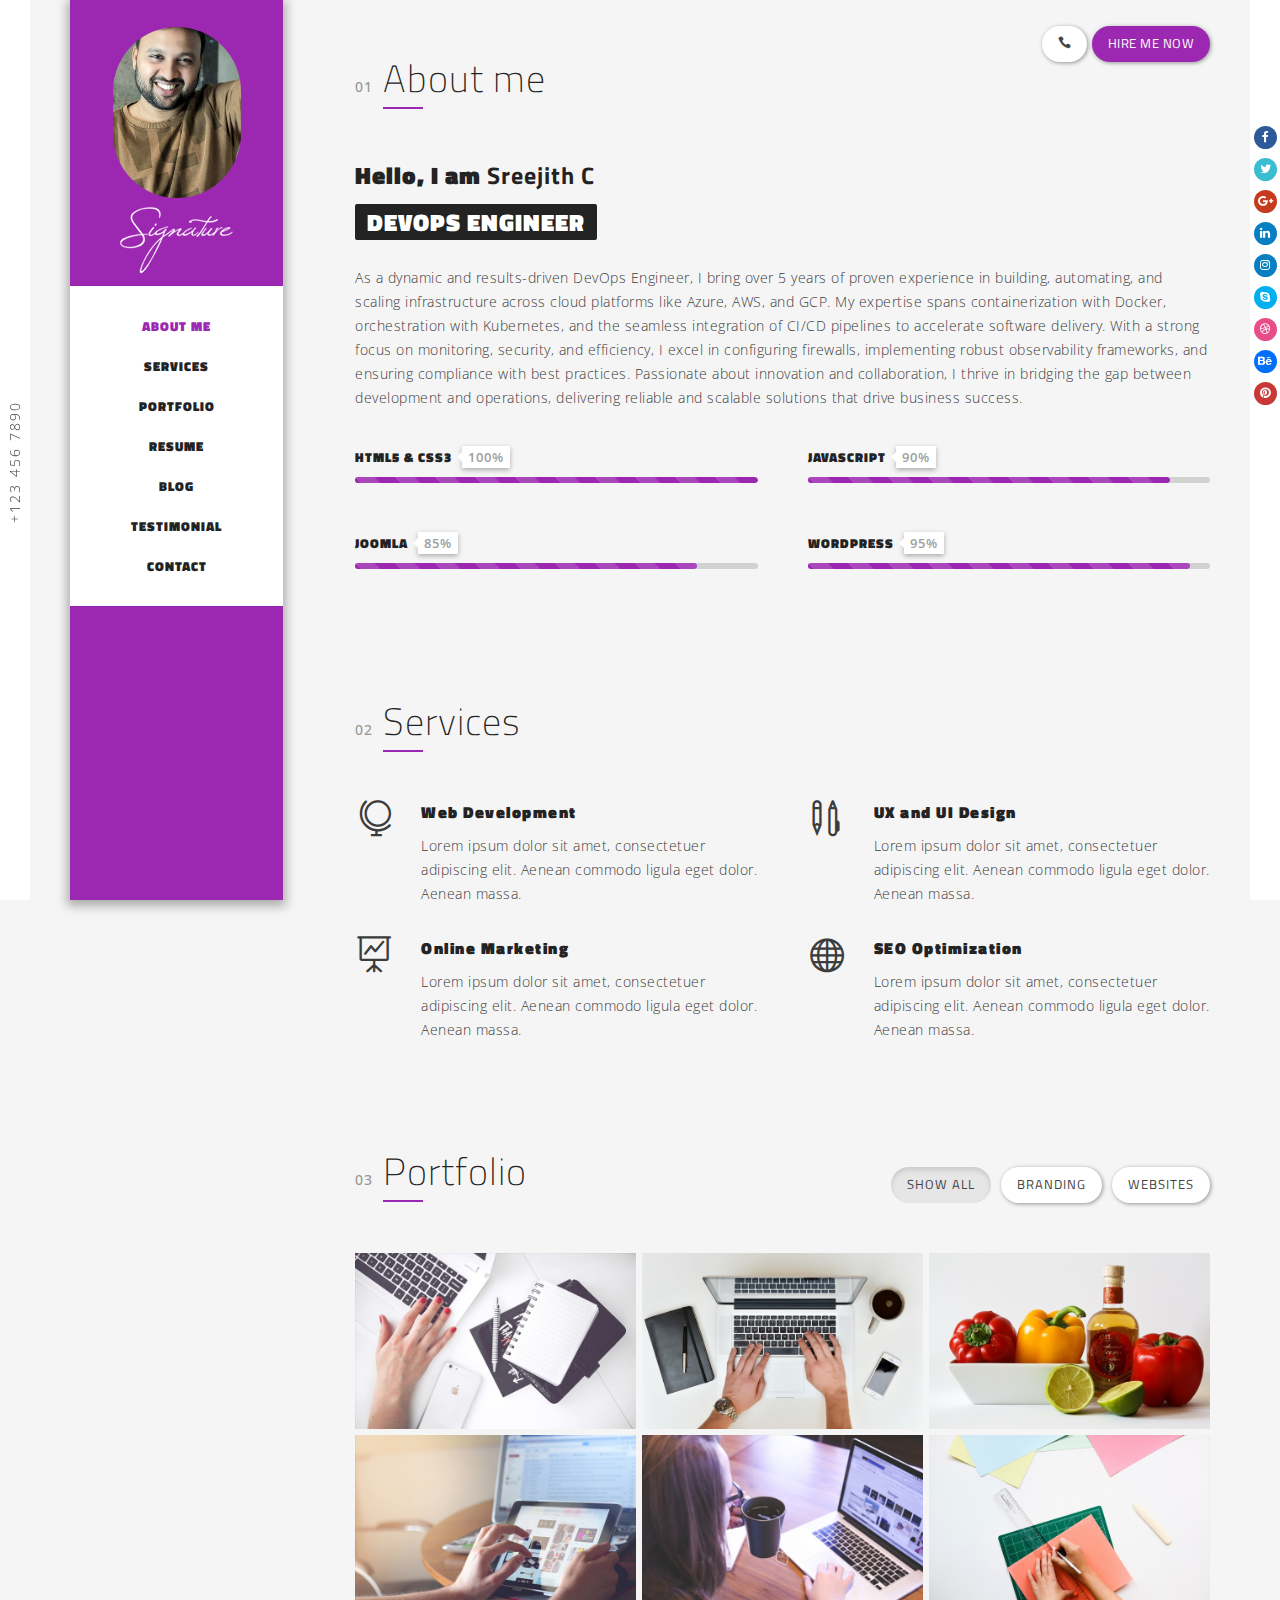
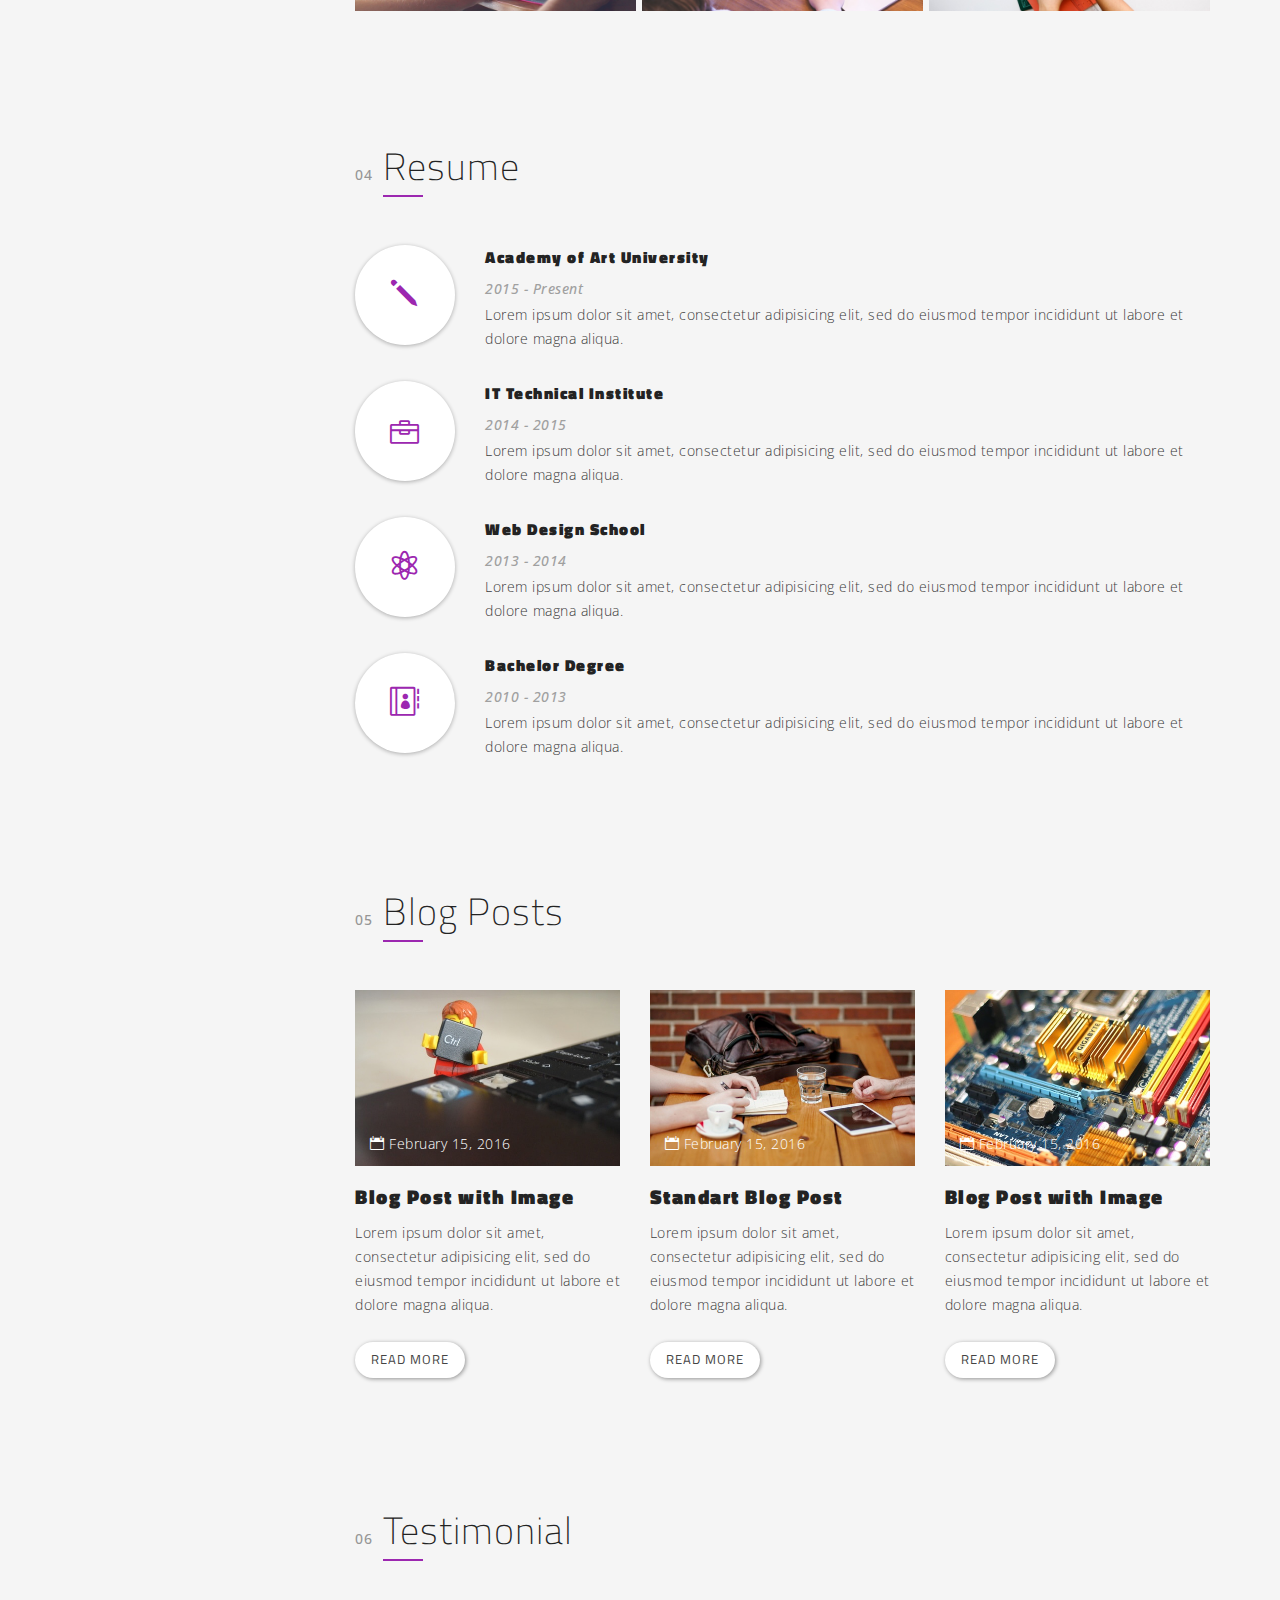
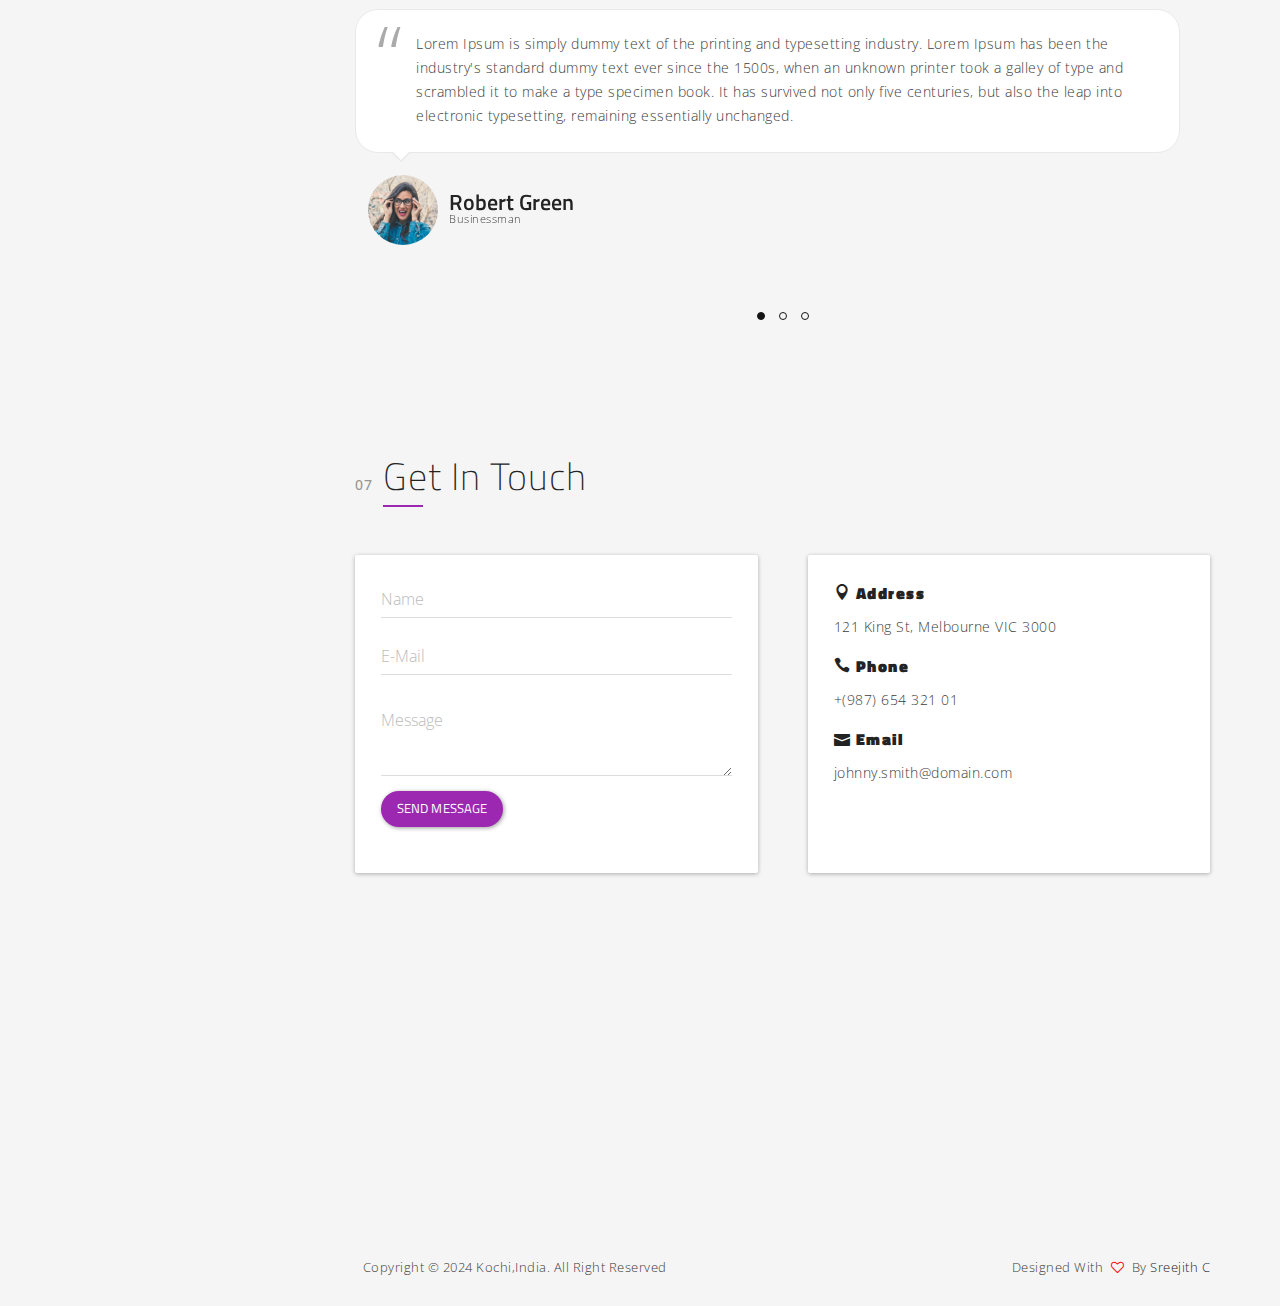
==== commit 05ca011a: "Update index.html" ====
--- a/resume/index.html
+++ b/resume/index.html
@@ -132,7 +132,7 @@
                                 <h2><span>01</span>About me</h2>
 							</div><!-- end Section Title -->
 							<h1>Hello, I am <strong>Sreejith C</strong> <br> <span class="bg-color">DevOps Engineer</span></h1>
-							<p>Ultricies nisi voluptatem, illo inventore veritatis et quasi architecto beatae vitae dicta sunt explicabo nemo enim ipsam voluptatem. Sed ut perspiciatis unde omnis iste natus error sit voluptatem accusantium doloremque latu dantium, totam rem aperiam, eaque ipsa quae ab illo tempor dignissim at. </p>
+							<p>As a dynamic and results-driven DevOps Engineer, I bring over 5 years of proven experience in building, automating, and scaling infrastructure across cloud platforms like Azure, AWS, and GCP. My expertise spans containerization with Docker, orchestration with Kubernetes, and the seamless integration of CI/CD pipelines to accelerate software delivery. With a strong focus on monitoring, security, and efficiency, I excel in configuring firewalls, implementing robust observability frameworks, and ensuring compliance with best practices. Passionate about innovation and collaboration, I thrive in bridging the gap between development and operations, delivering reliable and scalable solutions that drive business success. </p>
 							
                             <div class="skills">
                                 <!-- Skill 1 -->
@@ -655,10 +655,10 @@
                     <div class="col-xs-12 col-sm-9 col-sm-offset-3 footer-background">
                         <div class="row">
                         <div class="col-sm-6 text-left">
-                            Copyright &copy; 2016 Osahan. All Right Reserved 
+                            Copyright &copy; 2024 Kochi,India. All Right Reserved 
                         </div>
                         <div class="col-sm-6 text-right">
-                            Designed With <i class="fa fa-heart-o red"></i> By <a target="_blank" href="https://www.facebook.com/iamgurdeeposahan">Osahan Studio</a>
+                            Designed With <i class="fa fa-heart-o red"></i> By <a target="_blank" href="https://www.facebook.com/iamgurdeeposahan">Sreejith C</a>
                         </div>
                     </div>
                       
@@ -684,4 +684,4 @@
         <!-- Custom Scripts -->
         <script src="js/scripts.min.js"></script>
     </body>
-</html>+</html>
